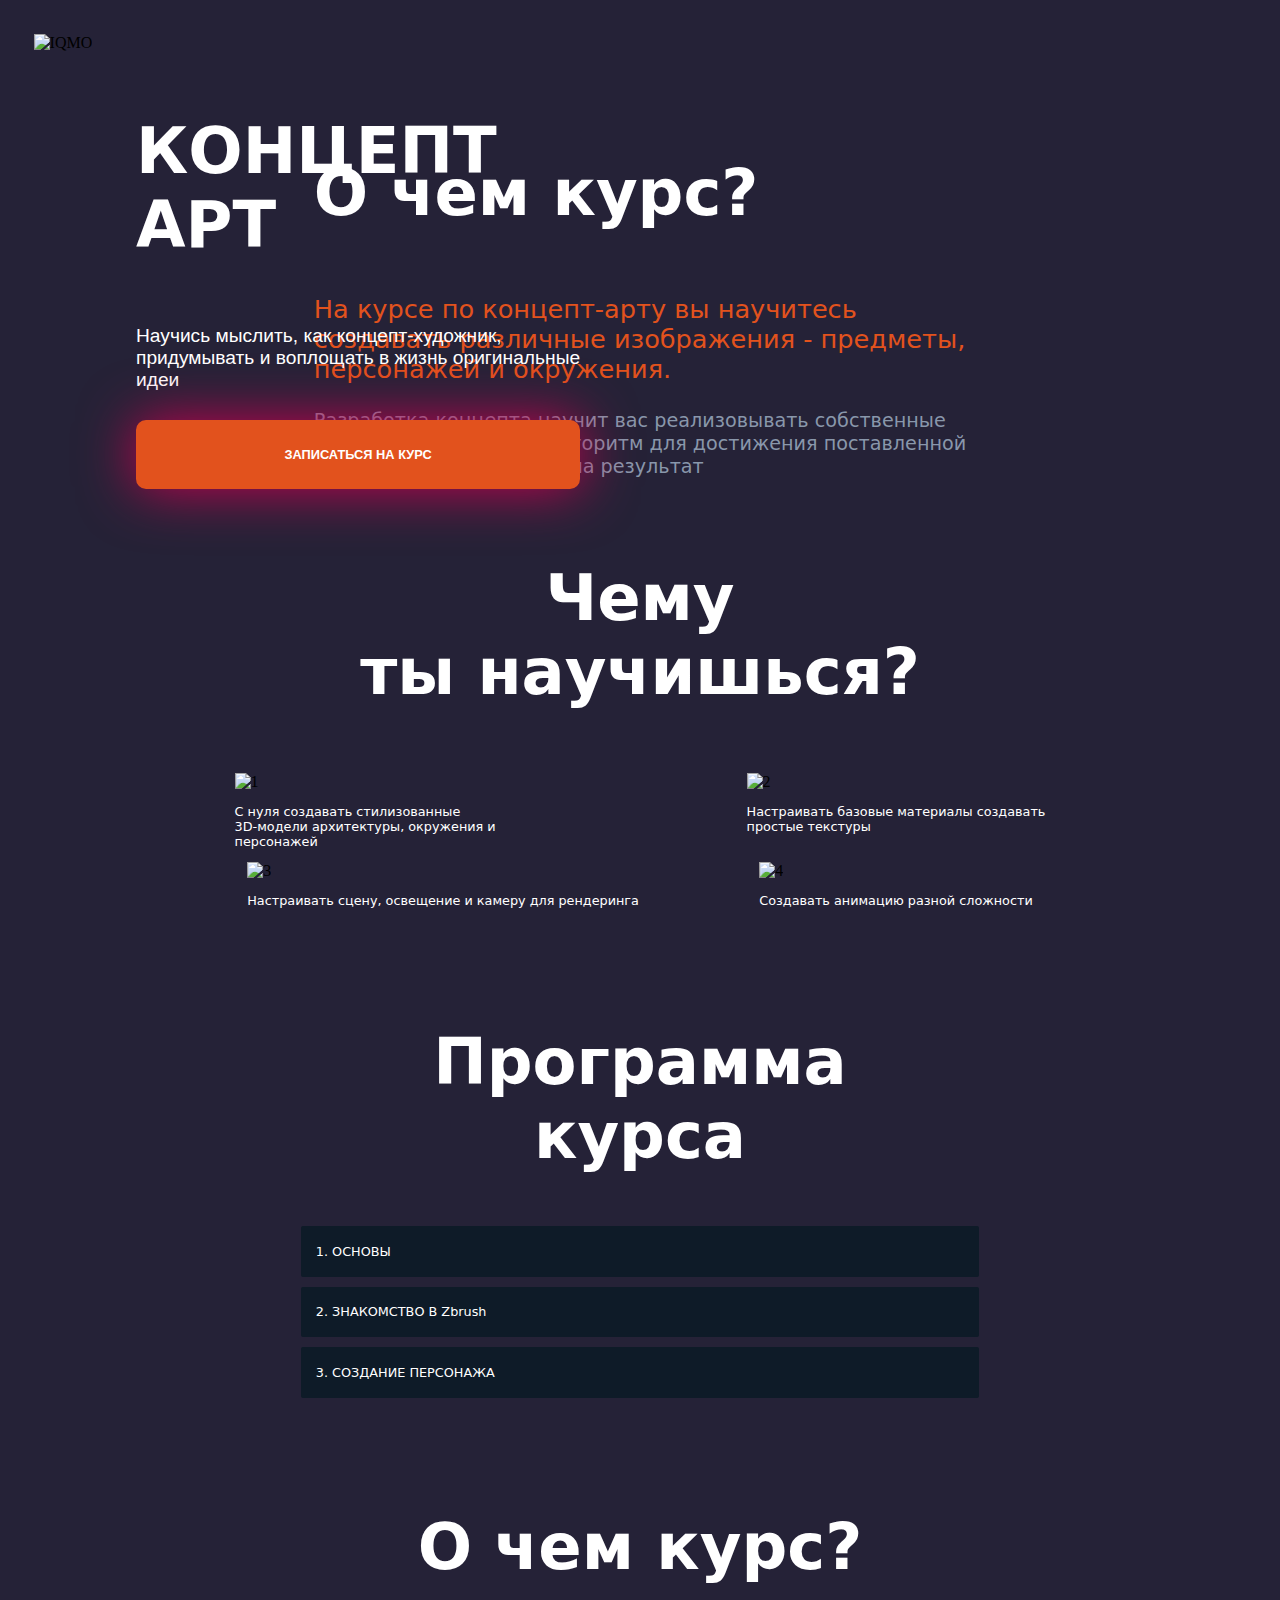
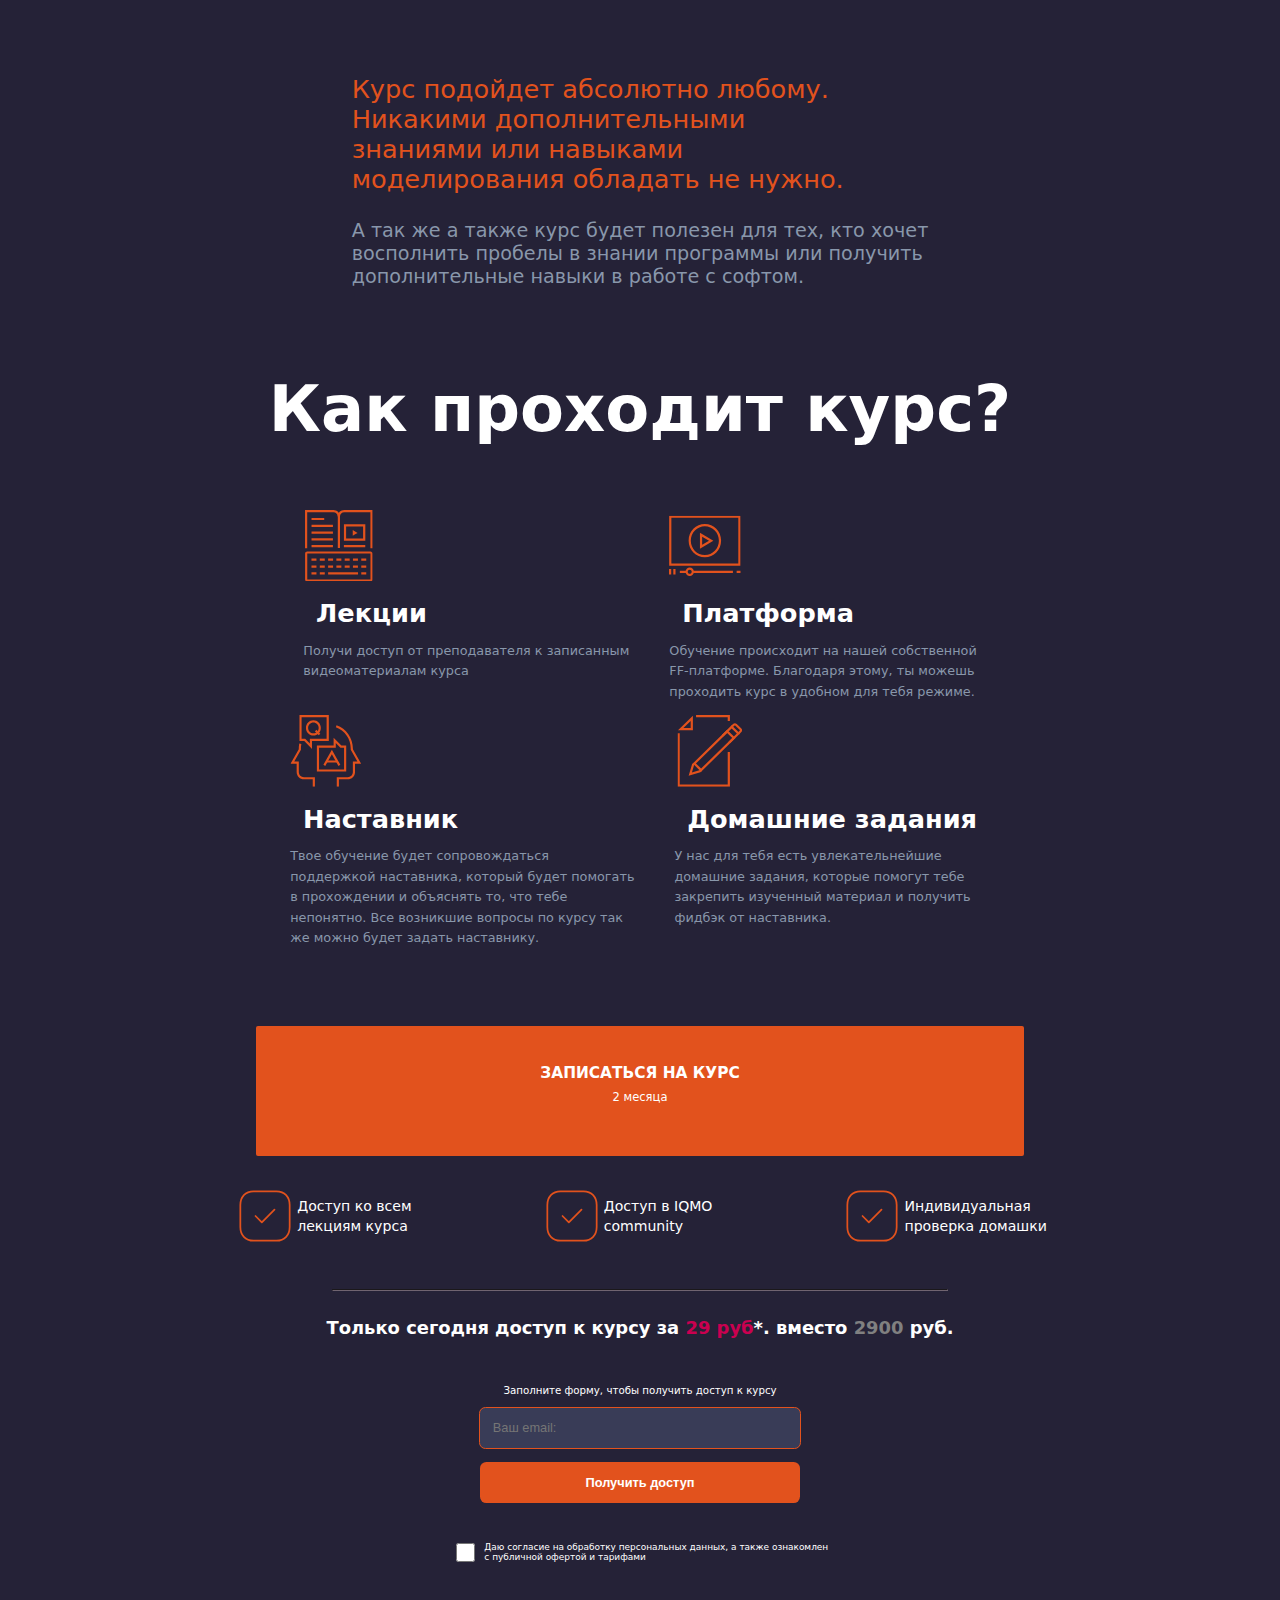
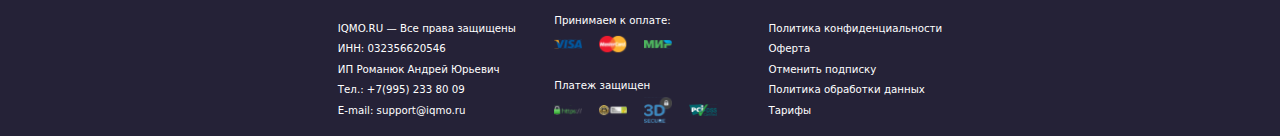
==== index.html @ ffe9ab7f "Update and rename сайтик с курсами.html to index.html" ====
<!DOCTYPE html>
<html lang="en">

<head>
    <meta charset="UTF-8">
    <meta name="viewport" content="width=device-width, initial-scale=1.0">
    <link rel="stylesheet" href="стиль сайтика с курсами.css">
    <title>IQMO - учебный курс "Концепт Арт"</title>
    <link rel="preconnect" href="https://fonts.google.com">
    <link href="https://fonts.google.com/specimen/Palanquin">
    <link rel="stylesheet" href="адаптация сайтака с курсами.css">
</head>

<body>
    <header class="logo">
        <img src="https://vk.com/doc465135524_676394998?hash=zsQDC7ZCbggqT7j7bK4B8W7OXOIvf8n23OFiPnqllKT&dl=5FlZXVMPhdXMoCeMV6yk9rsZ2NfB4JmZ6iWc0v7gDVs" alt="IQMO">
    </header>
    <section class="group1">



        <div class="block_1">
        <h1>КОНЦЕПТ <br>
            АРТ
        </h1>

        <p class="text1">
             Научись мыслить, как концепт-художник,<br>
             придумывать и воплощать в жизнь оригинальные <br>
             идеи
        </p>
        
        <button><b class="text_b">ЗАПИСАТЬСЯ НА КУРС</b></button>
        </div>

        <div class="photo_1">
            <img src="img/1.jpg" alt="">
        </div>

    </section>

    <section class="group2">

        <div class="photo_2">
            <img src="img/2.png" alt="">
        </div>
        
        

        <div class="cont1">

            <h3>О чем курс?</h3>

            <p class="text3">На курсе по концепт-арту вы научитесь<br>
                 создавать различные изображения - предметы,<br>
                персонажей и окружения.</p>

            <p class="text4">Разработка концепта научит вас реализовывать собственные <br>
                задумки, выстраивать алгоритм для достижения поставленной<br>
                 цели и ориентироваться на результат</p>

        </div>

    </section>

    <section class="group3">
        <div class="cont2">

            <h3 class="h31">
                Чему<br>
                ты научишься?
            </h3>

            <div class="str1">
                <div class="num1">
                    <div class="sircle1"><img src="https://vk.com/doc465135524_676394992?hash=JbfNfNZ9FTdsB2IdAWm5dfgzHQt01bONrgS62BZGSNP&dl=L9u7kCT9uGzFANWI4r8gCuHPG1vEMxQJa2mO1BaUKLX" alt="1">
                    </div>
                    <p class="text5">С нуля создавать стилизованные<br> 3D-модели архитектуры, окружения и<br> персонажей</p>

                </div>

                <div class="num2">
                    <div class="sircle2"><img src="https://vk.com/doc465135524_676394993?hash=rPg5EaTsgjoDnTW4Linayu5OMZzr0yQ9ZdY4W6gJudT&dl=9WrXmEuVZ0gGfMe4uA65kxRLw7IZHy5wfOHZfviywv4" alt="2">
                    </div>
                    <p class="text6">Настраивать базовые материалы создавать<br> простые текстуры</p>

                </div>
            </div>
            <div class="str2">
                <div class="num3">
                    <div class="sircle3"> <img src="https://vk.com/doc465135524_676394994?hash=B2xgdwihhAB4AIUDURCXPw6DCRWzb9ZsZ8qKLz6duXX&dl=8i4puA4mmQJ3JITGxdJ3ktZnQlaUEZ9C6acseSJamcT" alt="3">
                    </div>
                    <p class="text7">Настраивать сцену, освещение и камеру для рендеринга</p>

                </div>

                <div class="num4">
                    <div class="sircle4"><img src="https://vk.com/doc465135524_676394996?hash=LvzUhV6IxPXEqP42OLutOqqrMyEINNp22i6oAcxmHFL&dl=6JMLEBCrFD95mpZ0uoVLXQGZIksPK8k3y7HoeRdSXyg" alt="4">
                    </div>
                    <p class="text8">Создавать анимацию разной сложности</p>
                </div>
            </div>

        </div>

    </section>

    <section class="group4">

        <div class="text_sps">
            <h2>
                Программа <br>
                курса
            </h2>
        </div>
        
        <div class="dropdown">
            <button onclick="myFunction()" class="dropbtn"><p>1. ОСНОВЫ</p></button>
            <div id="myDropdown" class="dropdown-content">
                <p>
                    Примитивы<br>
                    <br>
                    Основы лайна<br>
                    <br>
                    Композиция масс<br>
                    <br>
                    Построение<br>
                    <br>
                    Работа с референсами<br>
                    <br>
                    Pro. Лайн
                </p>
            </div>
          </div>

          <div class="dropdown">
            <button onclick="myFunction2()" class="dropbtn2"><p>2. ЗНАКОМСТВО В Zbrush</p></button>
            <div id="myDropdown2" class="dropdown-content2">
                <p>
                    Введение в интерфейс <br>
                    <br>
                    Основы моделирования<br>
                    <br>
                    Рисование деталей <br>
                    <br>
                    Работа с освещением<br>
                    <br>
                    Завершение экспорта<br>
                </p>
            </div>
          </div>

          <div class="dropdown">
            <button onclick="myFunction3()" class="dropbtn3"><p>3. СОЗДАНИЕ ПЕРСОНАЖА</p></button>
            <div id="myDropdown3" class="dropdown-content3">
                <p>
                    Концептуальный дизайн персонажа<br>
                    <br>
                    Моделирование персонажа<br>
                    <br>
                    Текстурирование и окраска<br>
                    <br>
                    Анимация и представление персонажа<br>
                </p>
            </div>
          </div>

    </section>

    <section class=" group5">
        
        <h3>О чем курс?</h3>


        <div class="selll">
        <div class="photo_3">
            <img src="img/3.jpg" alt="">
        </div>
        
        <div class="cont1">

            <p class="text3">
            Курс подойдет абсолютно любому.<br>
            Никакими дополнительными<br>
            знаниями или навыками<br>
            моделирования обладать не нужно.</p>

            <p class="text4">
                А так же а также курс будет полезен для тех, кто хочет <br>
                восполнить пробелы в знании программы или получить<br>
                 дополнительные навыки в работе с софтом.</p>
        </div>             
        </div>
       
    </section>


    <section class="group6">
        <h3>Как проходит курс?</h3>
        <div class="blk1">
            <div class="tool1">
                <svg width="67" height="71" viewBox="0 0 67 71" fill="none" xmlns="http://www.w3.org/2000/svg">
                    <g clip-path="url(#clip0_1_76)">
                    <path d="M2.16828 38.0123H0V0H28.1335C31.657 0 34.5299 2.84 34.5299 6.33538H32.3617C32.3617 4.04154 30.4644 2.18462 28.1335 2.18462H2.16828V38.0123Z" fill="#E2521D"/>
                    <path d="M66.9458 38.0123H64.7775V2.18462H38.8665C36.5356 2.18462 34.6384 4.04154 34.6384 6.33538V37.6846H32.4701V6.33538C32.4701 2.84 35.3431 0 38.8665 0H67V38.0123H66.9458Z" fill="#E2521D"/>
                    <path d="M19.0267 7.81009H6.45062V9.9947H19.0267V7.81009Z" fill="#E2521D"/>
                    <path d="M27.6456 14.637H6.45062V16.8216H27.6456V14.637Z" fill="#E2521D"/>
                    <path d="M27.6456 21.3548H6.45062V23.5394H27.6456V21.3548Z" fill="#E2521D"/>
                    <path d="M27.6456 28.0726H6.45062V30.2572H27.6456V28.0726Z" fill="#E2521D"/>
                    <path d="M27.6456 34.7899H6.45062V36.9745H27.6456V34.7899Z" fill="#E2521D"/>
                    <path d="M59.682 34.7899H38.487V36.9745H59.682V34.7899Z" fill="#E2521D"/>
                    <path d="M57.5138 16.3846V28.3454H40.7095V16.3846H57.5138ZM59.682 14.2H38.5413V30.53H59.7362V14.2H59.682Z" fill="#E2521D"/>
                    <path d="M64.8867 71.0002H2.16907C0.976514 71.0002 0.0549927 70.0171 0.0549927 68.8702V43.1463C0.0549927 41.9448 1.03072 41.0163 2.16907 41.0163H64.8325C66.0251 41.0163 66.9466 41.9994 66.9466 43.1463V68.8156C67.0008 70.0171 66.0251 71.0002 64.8867 71.0002ZM2.22328 68.8156H64.8325V43.2009H2.22328V68.8156Z" fill="#E2521D"/>
                    <path d="M11.3293 48.1163H6.39642V50.3009H11.3293V48.1163Z" fill="#E2521D"/>
                    <path d="M19.5688 48.1163H14.6359V50.3009H19.5688V48.1163Z" fill="#E2521D"/>
                    <path d="M27.8082 48.1163H22.8754V50.3009H27.8082V48.1163Z" fill="#E2521D"/>
                    <path d="M35.9935 48.1163H31.0607V50.3009H35.9935V48.1163Z" fill="#E2521D"/>
                    <path d="M44.233 48.1163H39.3002V50.3009H44.233V48.1163Z" fill="#E2521D"/>
                    <path d="M52.4183 48.1163H47.4854V50.3009H52.4183V48.1163Z" fill="#E2521D"/>
                    <path d="M60.6578 48.1163H55.7249V50.3009H60.6578V48.1163Z" fill="#E2521D"/>
                    <path d="M11.3293 54.9433H6.39642V57.1279H11.3293V54.9433Z" fill="#E2521D"/>
                    <path d="M19.5688 54.9433H14.6359V57.1279H19.5688V54.9433Z" fill="#E2521D"/>
                    <path d="M27.8082 54.9433H22.8754V57.1279H27.8082V54.9433Z" fill="#E2521D"/>
                    <path d="M35.9935 54.9433H31.0607V57.1279H35.9935V54.9433Z" fill="#E2521D"/>
                    <path d="M44.233 54.9433H39.3002V57.1279H44.233V54.9433Z" fill="#E2521D"/>
                    <path d="M52.4183 54.9433H47.4854V57.1279H52.4183V54.9433Z" fill="#E2521D"/>
                    <path d="M60.6578 54.9433H55.7249V57.1279H60.6578V54.9433Z" fill="#E2521D"/>
                    <path d="M11.3293 61.7154H6.39642V63.9H11.3293V61.7154Z" fill="#E2521D"/>
                    <path d="M19.5688 61.7154H14.6359V63.9H19.5688V61.7154Z" fill="#E2521D"/>
                    <path d="M52.5267 61.7154H22.8754V63.9H52.5267V61.7154Z" fill="#E2521D"/>
                    <path d="M60.6578 61.7154H55.7249V63.9H60.6578V61.7154Z" fill="#E2521D"/>
                    <path d="M47.2686 19.8798V22.6652V25.396L49.6537 24.0306L52.093 22.6652L49.6537 21.2998L47.2686 19.8798Z" fill="#E2521D"/>
                    </g>
                    <defs>
                    <clipPath id="clip0_1_76">
                    <rect width="67" height="71" fill="white"/>
                    </clipPath>
                    </defs>
                    </svg>

                    <h4>Лекции</h4>


                    <p>
                    Получи доступ от преподавателя к записанным<br>
                    видеоматериалам курса
                    </p>             
            </div>

            <div class="tool2">
                <svg width="70" height="59" viewBox="0 0 70 59" fill="none" xmlns="http://www.w3.org/2000/svg">
                    <g clip-path="url(#clip0_1_56)">
                    <path d="M69.8921 48.867H0.161911V0H69.8381V48.867H69.8921ZM2.32074 46.6879H67.6793V2.17913H2.32074V46.6879Z" fill="#E2521D"/>
                    <path d="M30.2236 32.2511V16.7247L43.3385 24.4607L30.2236 32.2511ZM32.3824 20.5382V28.4376L39.0748 24.4607L32.3824 20.5382Z" fill="#E2521D"/>
                    <path d="M16.7849 53.77H10.5783V55.9491H16.7849V53.77Z" fill="#E2521D"/>
                    <path d="M62.4441 53.77H23.5852V55.9491H62.4441V53.77Z" fill="#E2521D"/>
                    <path d="M70.054 53.77H66.0602V55.9491H70.054V53.77Z" fill="#E2521D"/>
                    <path d="M2.15883 52.2445H0V57.4744H2.15883V52.2445Z" fill="#E2521D"/>
                    <path d="M6.36855 52.2445H4.20972V57.4744H6.36855V52.2445Z" fill="#E2521D"/>
                    <path d="M20.239 58.9998C17.9722 58.9998 16.1372 57.1476 16.1372 54.805C16.1372 52.5169 17.9722 50.6102 20.239 50.6102C22.5058 50.6102 24.3408 52.4624 24.3408 54.805C24.3408 57.1476 22.5058 58.9998 20.239 58.9998ZM20.239 52.8438C19.1596 52.8438 18.2961 53.7154 18.2961 54.8595C18.2961 55.949 19.1596 56.8752 20.239 56.8752C21.3184 56.8752 22.182 56.0035 22.182 54.8595C22.182 53.7154 21.3184 52.8438 20.239 52.8438Z" fill="#E2521D"/>
                    <path d="M35.027 40.6407C26.2837 40.6407 19.1596 33.3951 19.1596 24.4607C19.1596 15.5262 26.2837 8.28061 35.027 8.28061C43.7702 8.28061 50.8944 15.5262 50.8944 24.4607C50.8944 33.3951 43.7702 40.6407 35.027 40.6407ZM35.027 10.4597C27.4711 10.4597 21.3184 16.7247 21.3184 24.4607C21.3184 32.1966 27.4711 38.4616 35.027 38.4616C42.5829 38.4616 48.7355 32.1421 48.7355 24.4607C48.7355 16.7247 42.5829 10.4597 35.027 10.4597Z" fill="#E2521D"/>
                    </g>
                    <defs>
                    <clipPath id="clip0_1_56">
                    <rect width="70" height="59" fill="white"/>
                    </clipPath>
                    </defs>
                    </svg>
                        
                    <h4>Платформа</h4>
                    <p>
                        Обучение происходит на нашей собственной<br>
                         FF-платформе. Благодаря этому, ты можешь<br>
                         проходить курс в удобном для тебя режиме.
                    </p>
            </div>
        </div>

        <div class="blk2">
            <div class="tool3">
                <svg width="70" height="71" viewBox="0 0 70 71" fill="none" xmlns="http://www.w3.org/2000/svg">
                    <g clip-path="url(#clip0_1_31)">
                    <path d="M24.1769 71.0001H22.0231V63.7585H13.3538C9.36923 63.7585 6.08462 60.4372 6.08462 56.4081V48.2953H0L8.18462 33.9211C8.18462 33.6489 8.18462 33.3766 8.18462 33.1588C8.18462 31.4709 8.34615 29.8375 8.66923 28.2041L10.7692 28.6397C10.4462 30.1097 10.3385 31.6343 10.3385 33.1588C10.3385 33.4855 10.3385 33.8122 10.3385 34.1389V34.4656L3.71538 46.1174H8.23846V56.4081C8.23846 59.2394 10.5 61.5806 13.3538 61.5806H24.1769V71.0001Z" fill="#E2521D"/>
                    <path d="M47.9769 71.0002H45.8231V61.5807H56.6462C59.4462 61.5807 61.7616 59.2394 61.7616 56.4081V46.1175H66.2846L59.6616 34.4657V34.139C59.6616 33.8123 59.6616 33.4856 59.6616 33.1589C59.6616 23.685 53.7385 15.2456 44.9077 12.1965L45.6077 10.1275C55.3 13.5032 61.8154 22.7594 61.8154 33.1589C61.8154 33.4312 61.8154 33.7034 61.8154 33.9212L70 48.2954H63.9154V56.4081C63.9154 60.4917 60.6846 63.7586 56.6462 63.7586H47.9769V71.0002Z" fill="#E2521D"/>
                    <path d="M21.3231 33.5943L13.677 25.7538H8.88464V0H37.9616V25.7538H21.3231V33.5943ZM10.9846 23.5759H14.5385L19.1693 28.2584V23.5759H35.7539V2.17791H10.9846V23.5759Z" fill="#E2521D"/>
                    <path d="M22.6693 20.3089C18.577 20.3089 15.2924 16.9332 15.2924 12.7951C15.2924 8.65711 18.6308 5.28134 22.6693 5.28134C26.7616 5.28134 30.0462 8.65711 30.0462 12.7951C30.0462 16.9332 26.7077 20.3089 22.6693 20.3089ZM22.6693 7.45926C19.7616 7.45926 17.4462 9.85496 17.4462 12.7951C17.4462 15.7353 19.8154 18.131 22.6693 18.131C25.577 18.131 27.8924 15.7353 27.8924 12.7951C27.8924 9.85496 25.5231 7.45926 22.6693 7.45926Z" fill="#E2521D"/>
                    <path d="M25.6958 14.7027L24.1691 16.239L28.0054 20.1369L29.5321 18.6006L25.6958 14.7027Z" fill="#E2521D"/>
                    <path d="M55.1923 56.0814H26.1154V30.2731H42.7V22.4871L50.4 30.2731H55.1923V56.0814ZM28.2692 53.9035H53.0384V32.451H49.4846L44.8538 27.7685V32.451H28.2692V53.9035Z" fill="#E2521D"/>
                    <path d="M34.4077 50.419L32.5769 49.33L40.9769 34.5202L49.3769 49.33L47.4923 50.419L40.9769 38.876L34.4077 50.419Z" fill="#E2521D"/>
                    <path d="M46.1461 44.9741H35.8077V47.152H46.1461V44.9741Z" fill="#E2521D"/>
                    </g>
                    <defs>
                    <clipPath id="clip0_1_31">
                    <rect width="70" height="71" fill="white"/>
                    </clipPath>
                    </defs>
                    </svg>

                <h4>Наставник</h4>
                
                <p>
                    Твое обучение будет сопровождаться<br> 
                    поддержкой наставника, который будет помогать<br>
                    в прохождении и объяснять то, что тебе<br>
                    непонятно. Все возникшие вопросы по курсу так<br>
                    же можно будет задать наставнику.
                </p>
            </div>

            <div class="tool4">
                <svg width="64" height="71" viewBox="0 0 64 71" fill="none" xmlns="http://www.w3.org/2000/svg">
                    <g clip-path="url(#clip0_1_145)">
                    <path d="M11.0043 60.1865L14.4534 48.6627L15.8221 47.3519L17.355 48.8811L16.3695 49.8642L14.2344 56.9642L21.5706 54.8342L22.5013 53.9057L24.089 55.435L22.6655 56.8004L11.0043 60.1865Z" fill="#E2521D"/>
                    <path d="M23.3225 56.1449L15.1104 48.0618L49.1086 14.6918L57.3755 22.7749L23.3225 56.1449ZM18.231 48.0618L23.3772 53.0864L54.2549 22.7749L49.1086 17.7503L18.231 48.0618Z" fill="#E2521D"/>
                    <path d="M52.065 28.0178L50.5321 26.4339L58.7442 18.3509L53.5979 13.3263L45.331 21.4093L43.7981 19.8801L53.5979 10.2678L61.8648 18.3509L52.065 28.0178Z" fill="#E2521D"/>
                    <path d="M60.9341 19.334L59.4012 17.7502L61.7006 15.4563C61.8101 15.3471 61.8101 15.2379 61.8101 15.1833C61.8101 15.1286 61.8101 15.0194 61.7006 14.9102L57.1018 10.4317C56.9376 10.2679 56.6638 10.2679 56.4996 10.4317L54.2002 12.7256L52.6672 11.1417L54.9666 8.84787C55.9521 7.8648 57.5945 7.8648 58.6347 8.84787L63.2335 13.3263C63.7263 13.8179 64 14.4733 64 15.1286C64 15.784 63.7263 16.4394 63.2335 16.931L60.9341 19.334Z" fill="#E2521D"/>
                    <path d="M51.9008 71H0V18.0231H2.18991V32.8238V68.8154H49.7109V36.7561H51.9008V71Z" fill="#E2521D"/>
                    <path d="M51.9008 5.95308H49.7109V2.18462H18.3405V0H51.9008V5.95308Z" fill="#E2521D"/>
                    <path d="M15.2199 15.1832H0.437988L15.2199 0.710083V15.1832ZM5.80326 12.9985H13.0299V5.89855L5.80326 12.9985Z" fill="#E2521D"/>
                    </g>
                    <defs>
                    <clipPath id="clip0_1_145">
                    <rect width="64" height="71" fill="white"/>
                    </clipPath>
                    </defs>
                    </svg>

                    <h4>Домашние задания</h4>

                    <p>
                        У нас для тебя есть увлекательнейшие<br>
                        домашние задания, которые помогут тебе<br>
                        закрепить изученный материал и получить<br>
                        фидбэк от наставника.
                    </p>
            </div>
        </div>
    </section>

    <section class="group7">
        <a href="">
            <h4>ЗАПИСАТЬСЯ НА КУРС</h4><br>
            <span class="two_mouth">2 месяца</span> 
        </a>
    </section>

    <section class="group8">
        <div class="check">
            <div class="one">
                <svg width="55" height="55" viewBox="0 0 55 55" fill="none" xmlns="http://www.w3.org/2000/svg">
                    <path fill-rule="evenodd" clip-rule="evenodd" d="M37.4331 6.30249H17.5666C10.6435 6.30249 6.3031 11.2044 6.3031 18.1412V36.8596C6.3031 43.7964 10.6229 48.6983 17.5666 48.6983H37.4308C44.3769 48.6983 48.6989 43.7964 48.6989 36.8596V18.1412C48.6989 11.2044 44.3769 6.30249 37.4331 6.30249Z" stroke="#E2521D" stroke-width="1.5" stroke-linecap="round" stroke-linejoin="round"/>
                    <path d="M19.3415 27.5004L24.7819 32.9385L35.6582 22.0623" stroke="#E2521D" stroke-width="1.5" stroke-linecap="round" stroke-linejoin="round"/>
                    </svg>
                    
                <p>
                    Доступ ко всем <br>
                    лекциям курса
                </p>
            </div>

            <div class="one">
                <svg width="55" height="55" viewBox="0 0 55 55" fill="none" xmlns="http://www.w3.org/2000/svg">
                    <path fill-rule="evenodd" clip-rule="evenodd" d="M37.4331 6.30249H17.5666C10.6435 6.30249 6.3031 11.2044 6.3031 18.1412V36.8596C6.3031 43.7964 10.6229 48.6983 17.5666 48.6983H37.4308C44.3769 48.6983 48.6989 43.7964 48.6989 36.8596V18.1412C48.6989 11.2044 44.3769 6.30249 37.4331 6.30249Z" stroke="#E2521D" stroke-width="1.5" stroke-linecap="round" stroke-linejoin="round"/>
                    <path d="M19.3415 27.5004L24.7819 32.9385L35.6582 22.0623" stroke="#E2521D" stroke-width="1.5" stroke-linecap="round" stroke-linejoin="round"/>
                    </svg>
                    
                <p>
                    Доступ в IQMO <br>
                    community
                </p>
            </div>

            <div class="one">
                <svg width="55" height="55" viewBox="0 0 55 55" fill="none" xmlns="http://www.w3.org/2000/svg">
                    <path fill-rule="evenodd" clip-rule="evenodd" d="M37.4331 6.30249H17.5667C10.6435 6.30249 6.30312 11.2044 6.30312 18.1412V36.8596C6.30312 43.7964 10.6229 48.6983 17.5667 48.6983H37.4308C44.3769 48.6983 48.699 43.7964 48.699 36.8596V18.1412C48.699 11.2044 44.3769 6.30249 37.4331 6.30249Z" stroke="#E2521D" stroke-width="1.5" stroke-linecap="round" stroke-linejoin="round"/>
                    <path d="M19.3415 27.5004L24.7819 32.9385L35.6582 22.0623" stroke="#E2521D" stroke-width="1.5" stroke-linecap="round" stroke-linejoin="round"/>
                    </svg>
                
                <p>
                    Индивидуальная <br>
                    проверка домашки
                </p>
            </div>
        </div>

        <hr class="line">
    </section>

    <footer>

        <h3>Только сегодня доступ к курсу за <span class="pink">29 руб</span>*. вместо <span class="grey">2900 </span>руб.</h3>
            <br>
        <p class="zap">Заполните форму, чтобы получить доступ к курсу</p>

        <form>
            <input type="email" class="email_" placeholder="Ваш email:">
            <input type="submit" class="otpravit" value="Получить доступ" >
                <br>
            <div class="soglasie">
                <input type="checkbox" class="cheket"> 
                <p>Даю согласие на обработку персональных данных, а также ознакомлен <br>
                    с публичной офертой и тарифами</p>
            </div>
        </form>

        <div class="end">
            <div class="inffff">
                <p>
                    IQMO.RU — Все права защищены<br>
                    ИНН: 032356620546<br>
                    ИП Романюк Андрей Юрьевич<br>
                    Тел.: +7(995) 233 80 09<br>
                    E-mail: support@iqmo.ru
                </p>
            </div>

            <div class="vooll">
                <p>Принимаем к оплате:</p> 
                
                <svg width="48" height="15" viewBox="0 0 48 15" fill="none" xmlns="http://www.w3.org/2000/svg" xmlns:xlink="http://www.w3.org/1999/xlink">
                    <rect width="48" height="14.8966" fill="url(#pattern0_1_288)"/>
                    <defs>
                    <pattern id="pattern0_1_288" patternContentUnits="objectBoundingBox" width="1" height="1">
                    <use xlink:href="#image0_1_288" transform="scale(0.0172414 0.0555556)"/>
                    </pattern>
                    <image id="image0_1_288" width="58" height="18" xlink:href="[data-uri]"/>
                    </defs>
                    </svg>

                    <svg width="31" height="18" viewBox="0 0 31 18" fill="none" xmlns="http://www.w3.org/2000/svg" xmlns:xlink="http://www.w3.org/1999/xlink">
                        <rect width="31" height="18" fill="url(#pattern0_1_289)"/>
                        <defs>
                        <pattern id="pattern0_1_289" patternContentUnits="objectBoundingBox" width="1" height="1">
                        <use xlink:href="#image0_1_289" transform="scale(0.0322581 0.0555556)"/>
                        </pattern>
                        <image id="image0_1_289" width="31" height="18" xlink:href="[data-uri]"/>
                        </defs>
                        </svg>

                        <svg width="63" height="18" viewBox="0 0 63 18" fill="none" xmlns="http://www.w3.org/2000/svg" xmlns:xlink="http://www.w3.org/1999/xlink">
                            <rect width="63" height="18" fill="url(#pattern0_1_290)"/>
                            <defs>
                            <pattern id="pattern0_1_290" patternContentUnits="objectBoundingBox" width="1" height="1">
                            <use xlink:href="#image0_1_290" transform="scale(0.015873 0.0555556)"/>
                            </pattern>
                            <image id="image0_1_290" width="63" height="18" xlink:href="[data-uri]"/>
                            </defs>
                            </svg>
                        <p>Платеж защищен</p> 
                        <svg width="76" height="24" viewBox="0 0 76 24" fill="none" xmlns="http://www.w3.org/2000/svg" xmlns:xlink="http://www.w3.org/1999/xlink">
                            <rect width="76" height="24" fill="url(#pattern0_1_291)"/>
                            <defs>
                            <pattern id="pattern0_1_291" patternContentUnits="objectBoundingBox" width="1" height="1">
                            <use xlink:href="#image0_1_291" transform="scale(0.0131579 0.0416667)"/>
                            </pattern>
                            <image id="image0_1_291" width="76" height="24" xlink:href="[data-uri]"/>
                            </defs>
                            </svg>
                            <svg width="67" height="24" viewBox="0 0 67 24" fill="none" xmlns="http://www.w3.org/2000/svg" xmlns:xlink="http://www.w3.org/1999/xlink">
                                <rect width="67" height="24" fill="url(#pattern0_1_292)"/>
                                <defs>
                                <pattern id="pattern0_1_292" patternContentUnits="objectBoundingBox" width="1" height="1">
                                <use xlink:href="#image0_1_292" transform="scale(0.0149254 0.0416667)"/>
                                </pattern>
                                <image id="image0_1_292" width="67" height="24" xlink:href="[data-uri]"/>
                                </defs>
                                </svg>
                                <svg width="39" height="36" viewBox="0 0 39 36" fill="none" xmlns="http://www.w3.org/2000/svg" xmlns:xlink="http://www.w3.org/1999/xlink">
                                    <rect width="39" height="36" fill="url(#pattern0_1_293)"/>
                                    <defs>
                                    <pattern id="pattern0_1_293" patternContentUnits="objectBoundingBox" width="1" height="1">
                                    <use xlink:href="#image0_1_293" transform="scale(0.025641 0.0277778)"/>
                                    </pattern>
                                    <image id="image0_1_293" width="39" height="36" xlink:href="[data-uri]"/>
                                    </defs>
                                    </svg>
                                    <svg width="58" height="24" viewBox="0 0 58 24" fill="none" xmlns="http://www.w3.org/2000/svg" xmlns:xlink="http://www.w3.org/1999/xlink">
                                        <rect width="58" height="24" fill="url(#pattern0_1_294)"/>
                                        <defs>
                                        <pattern id="pattern0_1_294" patternContentUnits="objectBoundingBox" width="1" height="1">
                                        <use xlink:href="#image0_1_294" transform="scale(0.0172414 0.0416667)"/>
                                        </pattern>
                                        <image id="image0_1_294" width="58" height="24" xlink:href="[data-uri]"/>
                                        </defs>
                                        </svg>                                                  
            </div>

            <div class="gpou">
                <p>
                    Политика конфиденциальности<br>
                    Оферта<br>
                    Отменить подписку<br>
                    Политика обработки данных<br>
                    Тарифы
                </p>
            </div>
        </div>
    </footer>





    <script>
        function myFunction() {
            document.getElementById("myDropdown").classList.toggle("show");
            }

            window.onclick = function(event) {
                if (!event.target.matches('.dropbtn')) {
                    var dropdowns = document.getElementsByClassName("dropdown-content");
                        var i;
                for (i = 0; i < dropdowns.length; i++) {
                    var openDropdown = dropdowns[i];
                if (openDropdown.classList.contains('show')) {
                    openDropdown.classList.remove('show');
                }
            }
        }
    }
    </script>
    <script>
        function myFunction2() {
            document.getElementById("myDropdown2").classList.toggle("show2");
            }

            window.onclick = function(event) {
                if (!event.target.matches('.dropbtn2')) {

                var dropdowns = document.getElementsByClassName("dropdown-content2");
                var i;
                    for (i = 0; i < dropdowns.length; i++) {
                        var openDropdown = dropdowns[i];
                    if (openDropdown.classList.contains('show')) {
                        openDropdown.classList.remove('show');
                    }
                }
            }
        }
    </script>
    <script>
        function myFunction3() {
            document.getElementById("myDropdown3").classList.toggle("show3");
            }

            window.onclick = function(event) {
                if (!event.target.matches('.dropbtn3')) {

                var dropdowns = document.getElementsByClassName("dropdown-content3");
                var i;
                    for (i = 0; i < dropdowns.length; i++) {
                        var openDropdown = dropdowns[i];
                    if (openDropdown.classList.contains('show')) {
                        openDropdown.classList.remove('show');
                    }
                }
            }
        }
    </script> 
</body>

</html>
---- стиль сайтика с курсами.css ----
header img{
    margin: 2vw 0 0 2vw;
    width: 9vw;
    padding-bottom: 20px;
}

body {

    background-color: #252237;
    background-image: url("https://psv4.userapi.com/c909328/u465135524/docs/d44/3848ee9256ab/vallie.jpg?extra=vQqZb9EhtK2DwUMNL4foSIU3l3Rat00pClotdg903ac7b6Tx4FclfM7ITj5gVH3STtj-yfSJC_ApgyrM7LMRPvW3m6GRBPB4Cx_t61_mKEkoFSF8F6aiFh6jhuC20C8PkV62lpGWiDBvM1gPlskYZmYiTw");
    background-repeat: no-repeat;
    background-size: 100%;
}

.group1 {
    display: flex;
}

.photo_1{
    width: 100%;
    display: flex;
    justify-content: center;
    align-items: center;
}

.block_1{
    display: flex;
    flex-direction: column;
    margin-left: 10%;
    position: absolute;
}

.photo_1 img{
    width: 100%;
    max-width: 2044px;
}

h1 {
    font-family: "Palanquin", system-ui;
    color: #FFFFFF;    
    font-size: 5vw;
}

.text1 {
    color: #FFFFFF;
    font-family: Calibri, sans-serif;
    font-size: 1.5vw;
    font-weight: 400px;

}

.text_b{
    font-size: 1vw;

}

.block_1 button{
    margin-top: 10px;
    border-radius: 10px;      
    text-align: center;
    border-width: o;
    border-style: solid;
    border-color: #E2521D;
    background-color: #E2521D;
    box-shadow: 0px 0px 55px 0px #CA0050;     
    transition: transform 0.3s ease;    
    color: white;    
    padding: 25px;
}

.block_1 button:hover {
    background-color: #ff4400;
    box-shadow: 0px 0px 55px 2px #ca0f5a;
    transform: scale(1.1);
}

.group2 {
    display: flex;
    justify-content: center;
    align-items: center;
    margin-top: 20px;
    flex-direction: row;
}

.photo_2 img{
    width: 100%;
    max-width: 30vw;
}

h3 {
    font-family: "Palanquin", system-ui;
    color: #FFFFFF;
    font-weight: 700px;
    font-size: 5vw;

}

.text3 {
    font-family: "Palanquin", system-ui;
    color: #E2521D;
    font-weight: 400px;
    font-size: 2vw;
}

.text4 {
    font-family: "Palanquin", system-ui;
    color: #8997AB;
    font-weight: 400;
    font-size: 1.5vw;

}

.h31 {
    font-family: "Palanquin", system-ui;
    color: #FFFFFF;
    font-weight: 700px;
    font-size: 5vw;
    text-align: center;
}

.cont2{
    display: flex;
    flex-direction: column;
    align-items: center;
    justify-content: center;
}

.sircle1 {
    transition: transform 0.3s ease;
}

.sircle1 img{
    width: 100%;
    max-width: 6vw;
}

.sircle1:hover {
    filter: drop-shadow(0px 0px 5px #E2521D ); 
    transform: scale(1.1);
}

.sircle2 img{
    width: 100%;
    max-width: 6vw;
}

.sircle2 {
    transition: transform 0.3s ease;
}

.sircle2:hover {
    filter: drop-shadow(0px 0px 5px #E2521D ); 
    transform: scale(1.1);
}

.text6 {
    font-family: "Palanquin", system-ui;
    color: #FFFFFF;
    font-size: 1vw;
}

.str1 {
    display: flex;
    justify-content: space-around;
    align-items: stretch;
}

.num1 {
    display: flex;
    flex-direction: column;
    width: 40vw;
}

.num2 {
    display: inline-block;
}

.sircle3 {
    transition: transform 0.3s ease;
}

.sircle3 img{
    width: 100%;
    max-width: 6vw;
}

.sircle3:hover {
    filter: drop-shadow(0px 0px 5px #E2521D ); 
    transform: scale(1.1);
}

.text7 {
    font-family: "Palanquin", system-ui;
    color: #FFFFFF;
    font-size: 1vw;

}

.sircle4 {
    transition: transform 0.3s ease;
}

.sircle4:hover {
    filter: drop-shadow(0px 0px 5px #E2521D ); 
    transform: scale(1.1);
}

.sircle4 img{
    width: 100%;
    max-width: 6vw;
}

.text5 {
    font-family: "Palanquin", system-ui;
    color: #FFFFFF;
    font-size: 1vw;
}

.text6 {
    font-family: "Palanquin", system-ui;
    color: #FFFFFF;
    font-size: 1vw;
}

.str1 {
    display: flex;
}

.text7 {
    font-family: "Palanquin", system-ui;
    color: #FFFFFF;
    font-size: 1vw;

}

.text8 {
    font-family: "Palanquin", system-ui;
    color: #FFFFFF;
    font-size: 1vw;
}

.str2 {
    display: flex;
    justify-content: space-around;
    align-items: stretch;
}

.num3{
    width: 40vw;
}

.group3 {
    display: flex;
    justify-content: center;
}

.group4 {
    margin-top: 4vw;
    display: flex;
    justify-content: center;
    flex-direction: column;
    align-items: center;
}

.h32 {
    font-family: "Palanquin", system-ui;
    color: #FFFFFF;
    font-weight: 700px;
    font-size: 50px;
}


/* Списки */



.dropbtn {  
    background: #0E1B28;
    color: white;
    border: none;
    cursor: pointer;
    position: relative;
  }

  .dropbtn p{
    padding-left: 10px;
  }
  .dropbtn2 p{
    padding-left: 10px;
  }
  .dropbtn3 p{
    padding-left: 10px;
  }

  .dropdown button{
    font-family: "Palanquin", system-ui;
    min-width: 53vw;
    font-size: 1vw;
    text-align: start;
    padding: 5px;
    border-radius: 2px;
  }

  .dropbtn:hover, .dropbtn:focus {
    background: #E2521D;
    box-shadow: 0 0 20px #ff4400;
  }
  
  .dropdown {
    position: relative;
    display: inline-block;
    margin-bottom: 10px;
  }
  
  .dropdown-content {
    display: none;
    position: relative;
  }
  
  .dropdown-content p {
    font-family: "Palanquin", system-ui;
    color: #8997AB;
    text-decoration: none;
    display: block;
    position: relative;
    padding-left: 3vw;
    font-size: 1vw;
  }
  
  .dropdown-content a:hover {background-color: #ddd}
  
  .show {display:block;}


  .dropbtn2 {  
    background: #0E1B28;
    color: white;
    border: none;
    cursor: pointer;
    position: relative;

  }

  .dropdown2 button{
    font-family: "Palanquin", system-ui;
    width: 39vw;
    min-width: 20vw;
    font-size: 1vw;
    text-align: start;
    padding: 5px;
  }

  .dropbtn2:hover, .dropbtn2:focus {
    background: #E2521D;
    box-shadow: 0 0 20px #ff4400;
  }
  
  .dropdown2 {
    position: relative;
    display: inline-block;
    margin-bottom: 10px;
  }
  
  .dropdown-content2 {
    display: none;
    position: relative;
  }
  
  .dropdown-content2 p {
    font-family: "Palanquin", system-ui;
    color: #8997AB;
    text-decoration: none;
    display: block;
    position: relative;
    padding-left: 3vw;
    font-size: 1vw;
  }
  
  .dropdown-content2 a:hover {background-color: #ddd}
  .show2 {display:block;}

  .dropbtn3 {  
    background: #0E1B28;
    color: white;
    border: none;
    cursor: pointer;
    position: relative;

  }

  .dropdown3 button{
    font-family: "Palanquin", system-ui;
    width: 39vw;
    min-width: 20vw;
    font-size: 1vw;
    text-align: start;
    padding: 5px;
  }

  .dropbtn3:hover, .dropbtn3:focus {
    background: #E2521D;
    box-shadow: 0 0 20px #ff4400;
  }
  
  .dropdown3 {
    position: relative;
    display: inline-block;
    margin-bottom: 10px;
  }
  
  .dropdown-content3 {
    display: none;
    position: relative;
  }
  
  .dropdown-content3 p {
    font-family: "Palanquin", system-ui;
    color: #8997AB;
    text-decoration: none;
    display: block;
    position: relative;
    padding-left: 3vw;
    font-size: 1vw;
  }
  
  .dropdown-content3 a:hover {background-color: #ddd}
  .show3 {display:block;}


.text_sps h2{
    font-family: "Palanquin", system-ui;
    color: white;
    font-size: 5vw;
    text-align: center;
}

.group5{
    display: flex;
    justify-content: center;
    align-items: center;
    flex-direction: column;
    margin-top: 3vw;
}

.photo_3 img {
    width: 50vw;
}

.selll{
    display: flex;
    align-items: center;
    justify-content: space-between;
}

.group6{
    display: flex;
    justify-content: center;
    align-items: center;
    flex-direction: column;
}

.blk1{
    display: flex;
    gap: 40px;
}

.blk1 h4{
    font-family: "Palanquin", system-ui;
    color: white;
    font-size: 2vw;
    margin: 1vw;
}

.blk1 p{
    color: #8997AB;
    font-family: "Palanquin", system-ui;
    line-height: 1.6vw;
    font-size: 1vw;
}

.blk1 svg{
    width: 5.6vw;
    height: 5.6vw;
}

.blk2{
    display: flex;
    gap: 40px;
}

.blk2 h4{
    font-family: "Palanquin", system-ui;
    color: white;
    font-size: 2vw;
    margin: 1vw;
}

.blk2 p{
    color: #8997AB;
    font-family: "Palanquin", system-ui;
    line-height: 1.6vw;
    font-size: 1vw;
}

.blk2 svg{
    width: 5.6vw;
    height: 5.6vw;
}

.group7{
    margin-top: 5vw;
    display: flex;
    justify-content: center;
    align-items: center;
}


.group7 a{
    background-color: #E2521D;
    color: white;
    text-align: center;
    width: 60vw;
    padding: 3vw 0 3vw 0;
    font-size: 1.2vw;
    text-decoration: none;
    font-family: "Palanquin", system-ui;
    border-radius: 2px;
}

.group7 a:hover{
    box-shadow: 0 0 20px #ff4400;
}

.group7 h4{
    top: 2vw;
    margin: 0;
}

.two_mouth{
    font-size: 0.9vw;
    margin: 0;
    position: relative;
    top: -1vw;
}

.group8{
    display: flex;
    justify-content: center;
    align-items: center;
    margin-top: 2vw;
    flex-direction: column;
}

.check{
    display: flex;
    gap: 10vw;
}

.group8 svg{
    width: 5vw;
    height: 5vw;
}

.one{
    display: flex;
    justify-content: center;
    align-items: center;
}

.one p{
    font-size: 1.1vw;
    font-family: "Palanquin", system-ui;
    color: white;
    line-height: 1.6vw;
}

.line{
    border-color: #706470;
    width: 48vw;
    margin-top: 3vw;
}

footer{
    display: flex;
    justify-content: center;
    align-items: center;
    flex-direction: column;
}

footer h3{
    font-size: 1.4vw;
}

.pink{
    color: #CA0050;
}

.grey{
    color: gray;
}

footer p{
    color: white;
    font-family: "Palanquin", system-ui;
}

footer form{
    display: flex;
    justify-content: center;
    align-items: center;
    flex-direction: column;
}

.soglasie{
    display: flex;
    justify-content: center;
    align-items: center;
}

.email_{
    border: 0.05vw solid #E2521D;
    width: 23vw;
    background-color: #393C57;
    border-radius: 0.5vw;
    font-size: 1vw;
    padding: 1vw;
}

.otpravit{
    margin: 1vw;
    border: none;
    width: 25vw;
    background-color: #E2521D;
    border-radius: 0.5vw;
    font-size: 1vw;
    padding: 1vw;
    font-weight: bold;
    font-family: Arial, Helvetica, sans-serif;
    color: white;
}

.zap{
    font-size: 0.8vw;
}

.soglasie p{
    margin-left: 0.5vw;
    font-size: 0.7vw;
}

input.cheket{
    width: 1.5vw;
    height: 1.5vw;
}

.end{
    display: flex;
    justify-content: space-between;
    gap: 3vw;
    align-items: center;
    margin-top: 2vw;
}

.end p{
    padding-top: 1vw;
    margin: 0;
    line-height: 1.6vw;
    font-size: 0.8vw;
}

.end svg{
    margin-right: 1vw;
    width: 2.2vw;
    height: 2.2vw;
}
---- адаптация сайтака с курсами.css ----
@media (max-width:560px){
    .block_1 button{
        padding: 0px;
    }
}
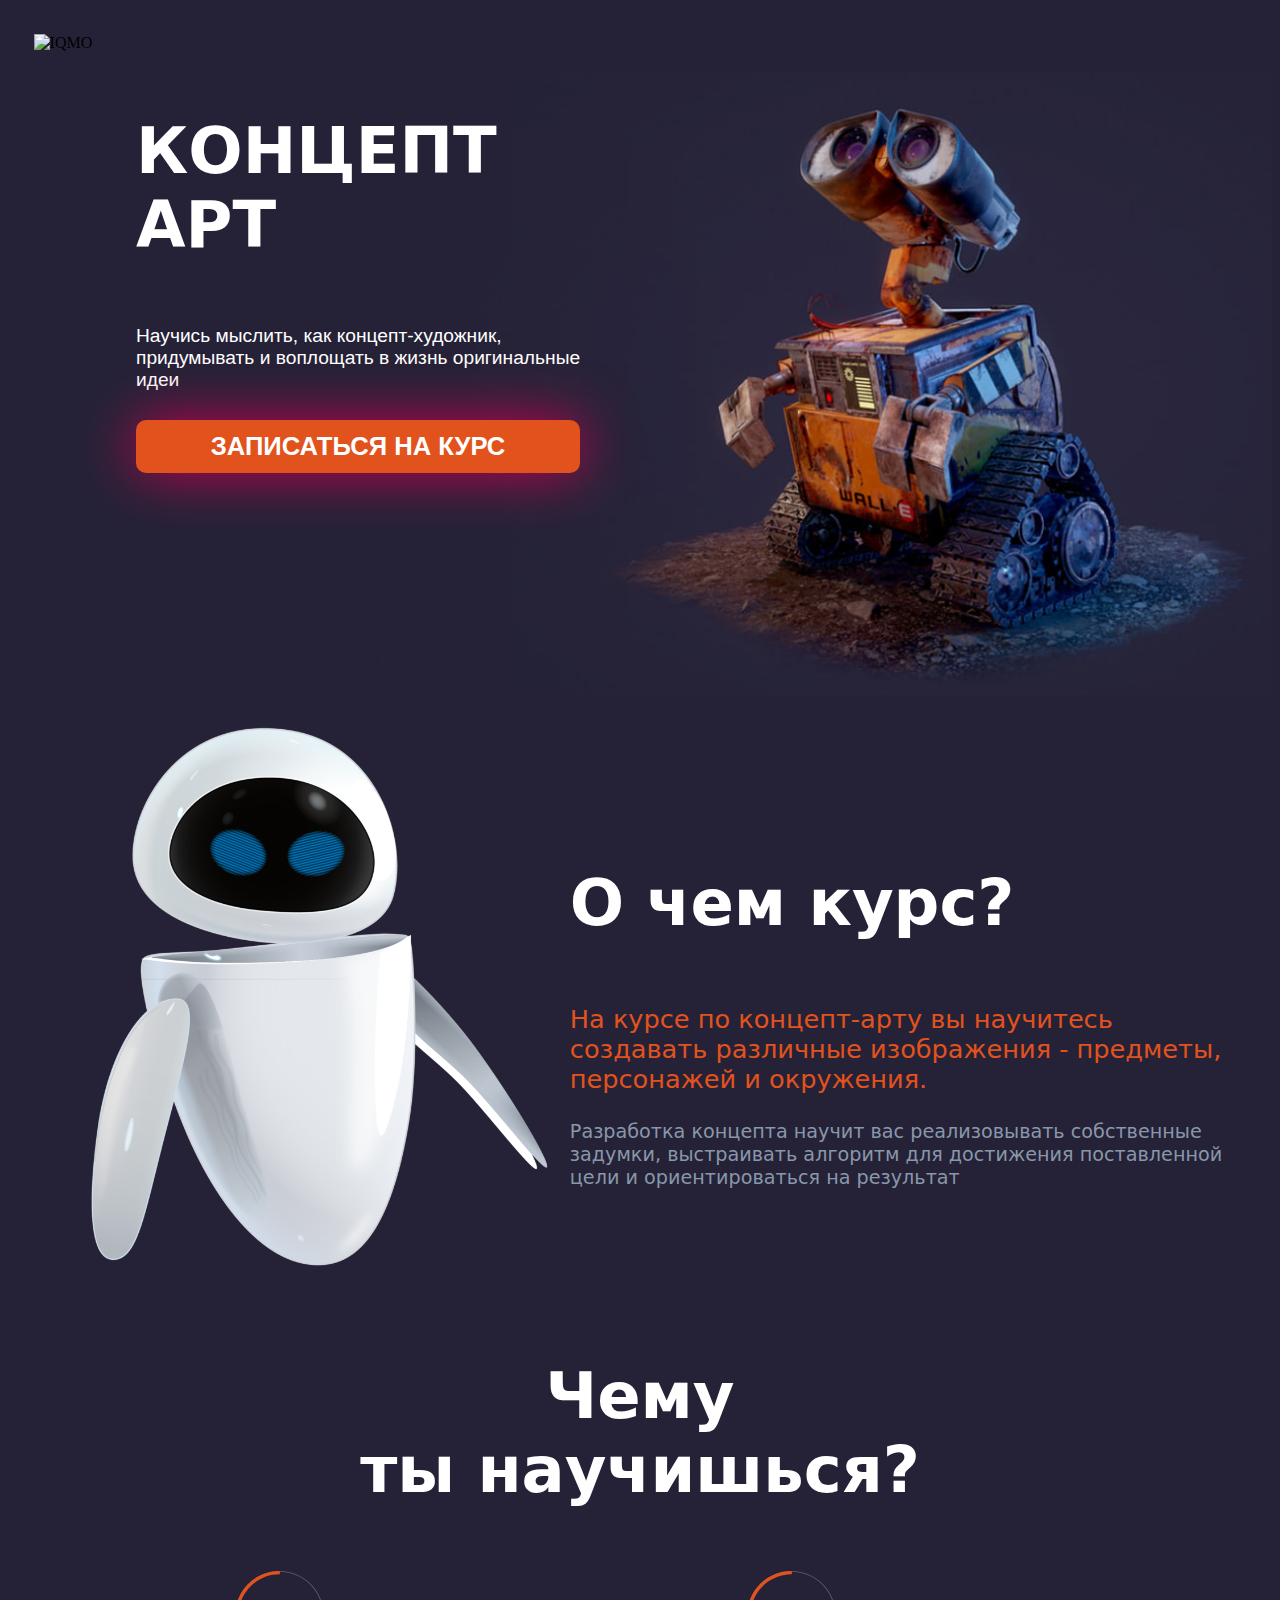
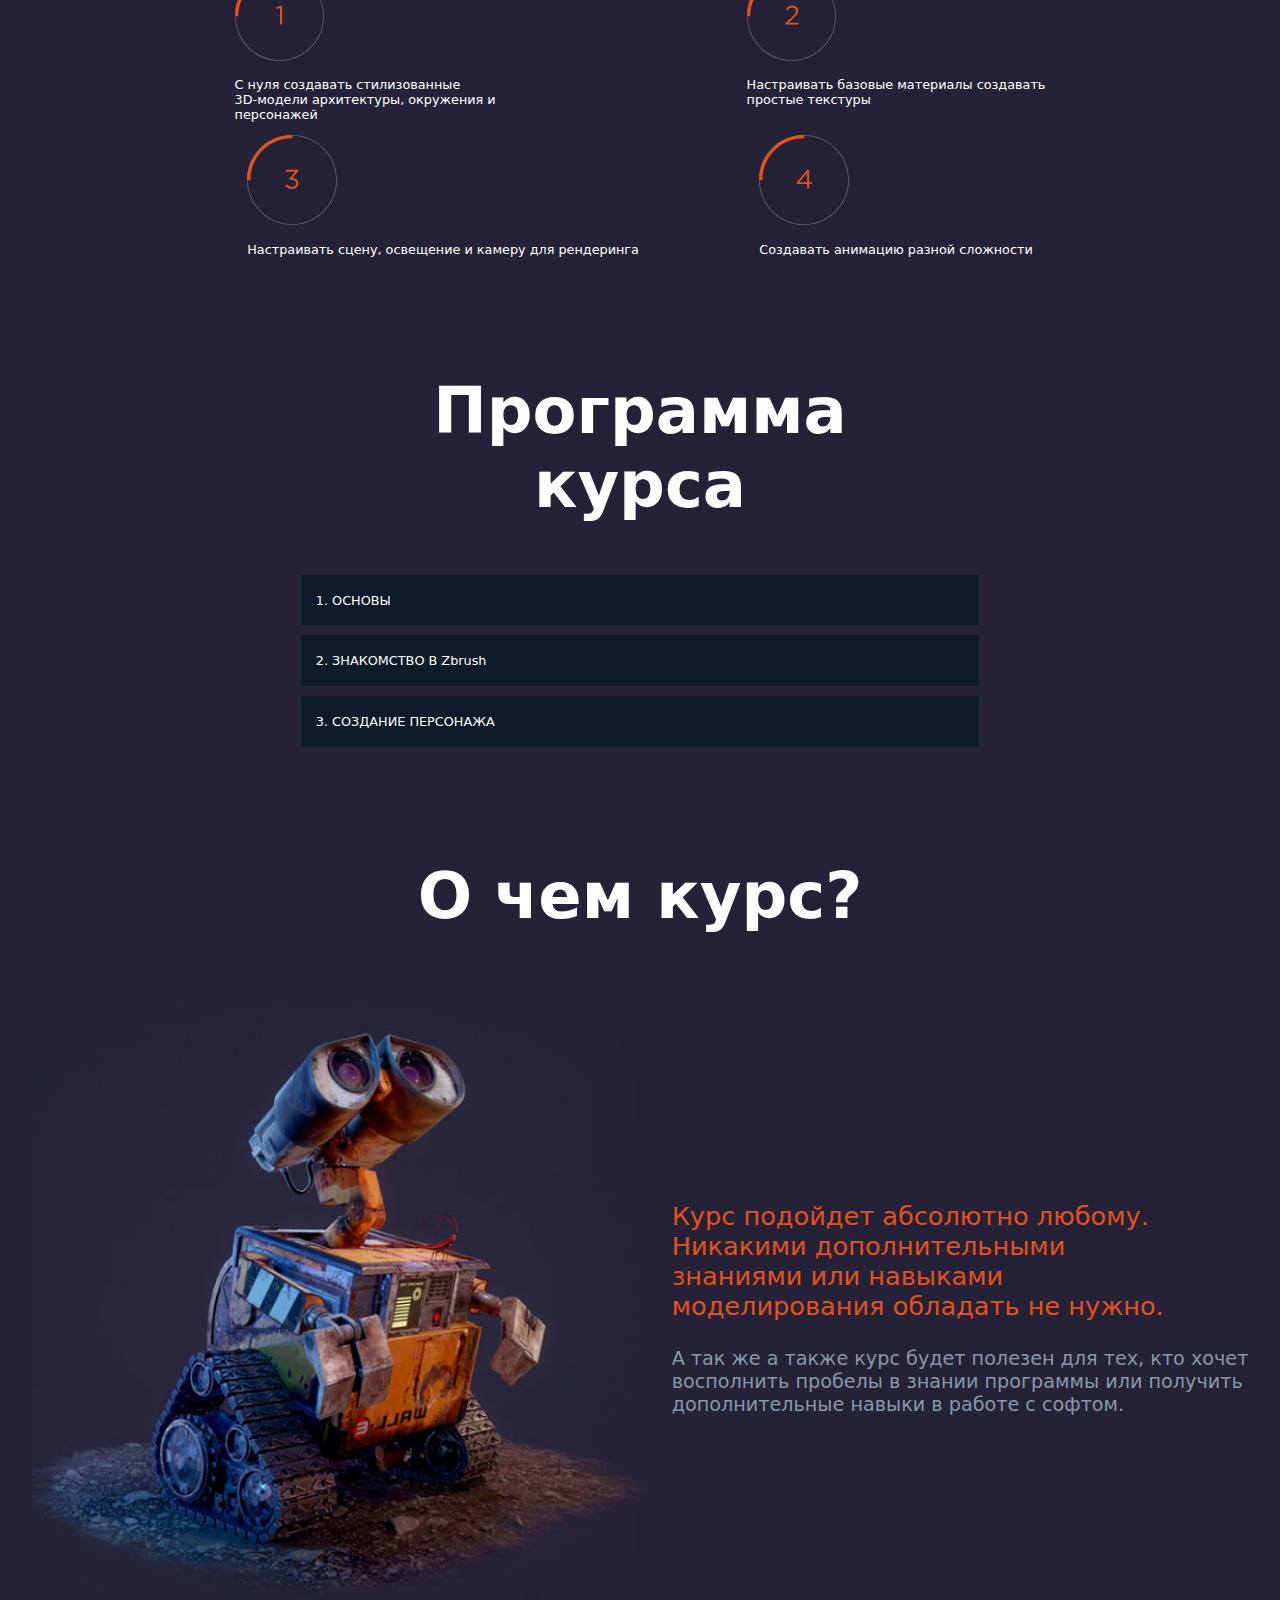
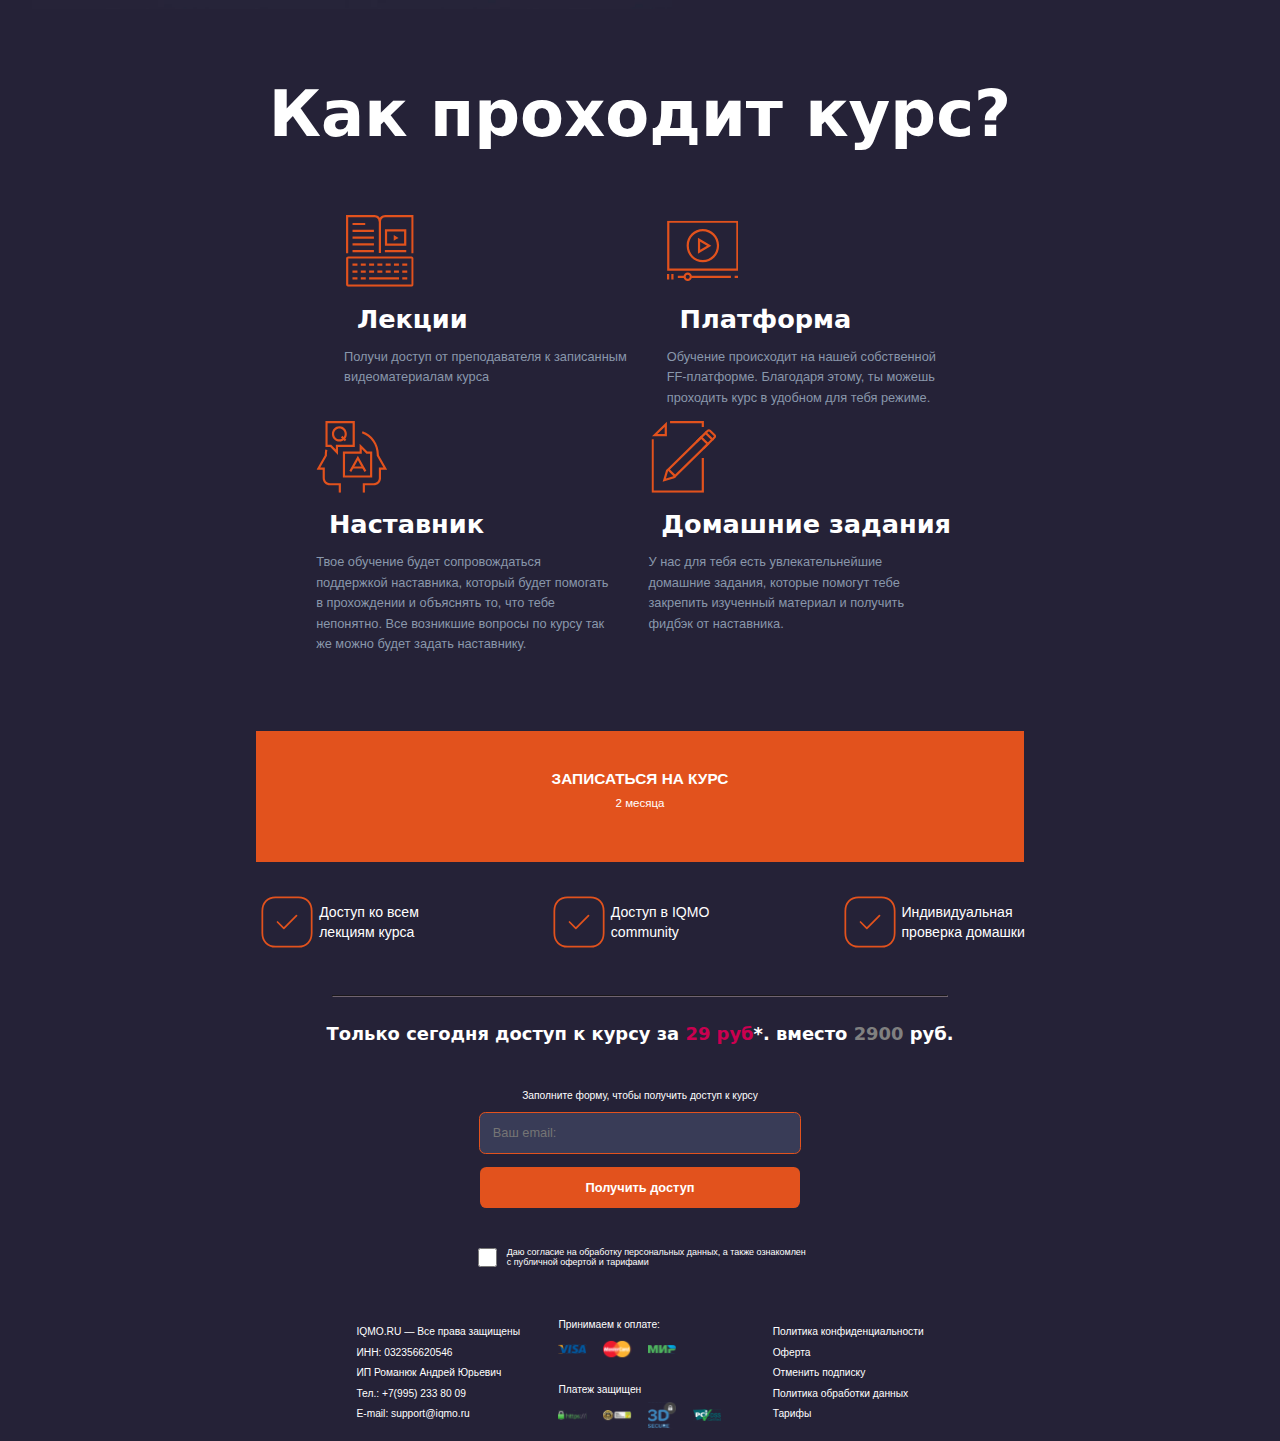
==== commit f3461eb6: "Update index.html" ====
--- a/index.html
+++ b/index.html
@@ -13,7 +13,7 @@
 
 <body>
     <header class="logo">
-        <img src="https://vk.com/doc465135524_676394998?hash=zsQDC7ZCbggqT7j7bK4B8W7OXOIvf8n23OFiPnqllKT&dl=5FlZXVMPhdXMoCeMV6yk9rsZ2NfB4JmZ6iWc0v7gDVs" alt="IQMO">
+        <img src="img/IQMO.jpg" alt="IQMO">
     </header>
     <section class="group1">
 
@@ -73,14 +73,14 @@
 
             <div class="str1">
                 <div class="num1">
-                    <div class="sircle1"><img src="https://vk.com/doc465135524_676394992?hash=JbfNfNZ9FTdsB2IdAWm5dfgzHQt01bONrgS62BZGSNP&dl=L9u7kCT9uGzFANWI4r8gCuHPG1vEMxQJa2mO1BaUKLX" alt="1">
+                    <div class="sircle1"><img src="img/Group 200.svg" alt="1">
                     </div>
                     <p class="text5">С нуля создавать стилизованные<br> 3D-модели архитектуры, окружения и<br> персонажей</p>
 
                 </div>
 
                 <div class="num2">
-                    <div class="sircle2"><img src="https://vk.com/doc465135524_676394993?hash=rPg5EaTsgjoDnTW4Linayu5OMZzr0yQ9ZdY4W6gJudT&dl=9WrXmEuVZ0gGfMe4uA65kxRLw7IZHy5wfOHZfviywv4" alt="2">
+                    <div class="sircle2"><img src="img/Group 207.svg" alt="2">
                     </div>
                     <p class="text6">Настраивать базовые материалы создавать<br> простые текстуры</p>
 
@@ -88,14 +88,14 @@
             </div>
             <div class="str2">
                 <div class="num3">
-                    <div class="sircle3"> <img src="https://vk.com/doc465135524_676394994?hash=B2xgdwihhAB4AIUDURCXPw6DCRWzb9ZsZ8qKLz6duXX&dl=8i4puA4mmQJ3JITGxdJ3ktZnQlaUEZ9C6acseSJamcT" alt="3">
+                    <div class="sircle3"> <img src="img/Group 208.svg" alt="3">
                     </div>
                     <p class="text7">Настраивать сцену, освещение и камеру для рендеринга</p>
 
                 </div>
 
                 <div class="num4">
-                    <div class="sircle4"><img src="https://vk.com/doc465135524_676394996?hash=LvzUhV6IxPXEqP42OLutOqqrMyEINNp22i6oAcxmHFL&dl=6JMLEBCrFD95mpZ0uoVLXQGZIksPK8k3y7HoeRdSXyg" alt="4">
+                    <div class="sircle4"><img src="img/Group 209.svg" alt="4">
                     </div>
                     <p class="text8">Создавать анимацию разной сложности</p>
                 </div>
--- a/стиль сайтика с курсами.css
+++ b/стиль сайтика с курсами.css
@@ -1,4 +1,3 @@
-
 header img{
     margin: 2vw 0 0 2vw;
     width: 9vw;
@@ -51,7 +50,7 @@
 }
 
 .text_b{
-    font-size: 1vw;
+    font-size: 2vw;
 
 }
 
@@ -66,7 +65,7 @@
     box-shadow: 0px 0px 55px 0px #CA0050;     
     transition: transform 0.3s ease;    
     color: white;    
-    padding: 25px;
+    padding: 10px;
 }
 
 .block_1 button:hover {
@@ -85,7 +84,7 @@
 
 .photo_2 img{
     width: 100%;
-    max-width: 30vw;
+    max-width: 40vw;
 }
 
 h3 {
@@ -132,7 +131,7 @@
 
 .sircle1 img{
     width: 100%;
-    max-width: 6vw;
+    max-width: 7vw;
 }
 
 .sircle1:hover {
@@ -142,7 +141,7 @@
 
 .sircle2 img{
     width: 100%;
-    max-width: 6vw;
+    max-width: 7vw;
 }
 
 .sircle2 {
@@ -182,7 +181,7 @@
 
 .sircle3 img{
     width: 100%;
-    max-width: 6vw;
+    max-width: 7vw;
 }
 
 .sircle3:hover {
@@ -208,7 +207,7 @@
 
 .sircle4 img{
     width: 100%;
-    max-width: 6vw;
+    max-width: 7vw;
 }
 
 .text5 {
@@ -282,7 +281,6 @@
     cursor: pointer;
     position: relative;
   }
-
   .dropbtn p{
     padding-left: 10px;
   }
@@ -292,7 +290,6 @@
   .dropbtn3 p{
     padding-left: 10px;
   }
-
   .dropdown button{
     font-family: "Palanquin", system-ui;
     min-width: 53vw;
@@ -301,7 +298,6 @@
     padding: 5px;
     border-radius: 2px;
   }
-
   .dropbtn:hover, .dropbtn:focus {
     background: #E2521D;
     box-shadow: 0 0 20px #ff4400;
@@ -331,17 +327,13 @@
   .dropdown-content a:hover {background-color: #ddd}
   
   .show {display:block;}
-
-
   .dropbtn2 {  
     background: #0E1B28;
     color: white;
     border: none;
     cursor: pointer;
     position: relative;
-
-  }
-
+  }
   .dropdown2 button{
     font-family: "Palanquin", system-ui;
     width: 39vw;
@@ -350,7 +342,6 @@
     text-align: start;
     padding: 5px;
   }
-
   .dropbtn2:hover, .dropbtn2:focus {
     background: #E2521D;
     box-shadow: 0 0 20px #ff4400;
@@ -379,16 +370,13 @@
   
   .dropdown-content2 a:hover {background-color: #ddd}
   .show2 {display:block;}
-
   .dropbtn3 {  
     background: #0E1B28;
     color: white;
     border: none;
     cursor: pointer;
     position: relative;
-
-  }
-
+  }
   .dropdown3 button{
     font-family: "Palanquin", system-ui;
     width: 39vw;
@@ -397,7 +385,6 @@
     text-align: start;
     padding: 5px;
   }
-
   .dropbtn3:hover, .dropbtn3:focus {
     background: #E2521D;
     box-shadow: 0 0 20px #ff4400;
@@ -474,7 +461,7 @@
 
 .blk1 p{
     color: #8997AB;
-    font-family: "Palanquin", system-ui;
+    font-family: 'Arial';
     line-height: 1.6vw;
     font-size: 1vw;
 }
@@ -498,7 +485,7 @@
 
 .blk2 p{
     color: #8997AB;
-    font-family: "Palanquin", system-ui;
+    font-family: 'Arial';
     line-height: 1.6vw;
     font-size: 1vw;
 }
@@ -524,8 +511,7 @@
     padding: 3vw 0 3vw 0;
     font-size: 1.2vw;
     text-decoration: none;
-    font-family: "Palanquin", system-ui;
-    border-radius: 2px;
+    font-family: 'Arial';
 }
 
 .group7 a:hover{
@@ -570,7 +556,7 @@
 
 .one p{
     font-size: 1.1vw;
-    font-family: "Palanquin", system-ui;
+    font-family: 'Arial';
     color: white;
     line-height: 1.6vw;
 }
@@ -602,7 +588,7 @@
 
 footer p{
     color: white;
-    font-family: "Palanquin", system-ui;
+    font-family: 'Arial';
 }
 
 footer form{
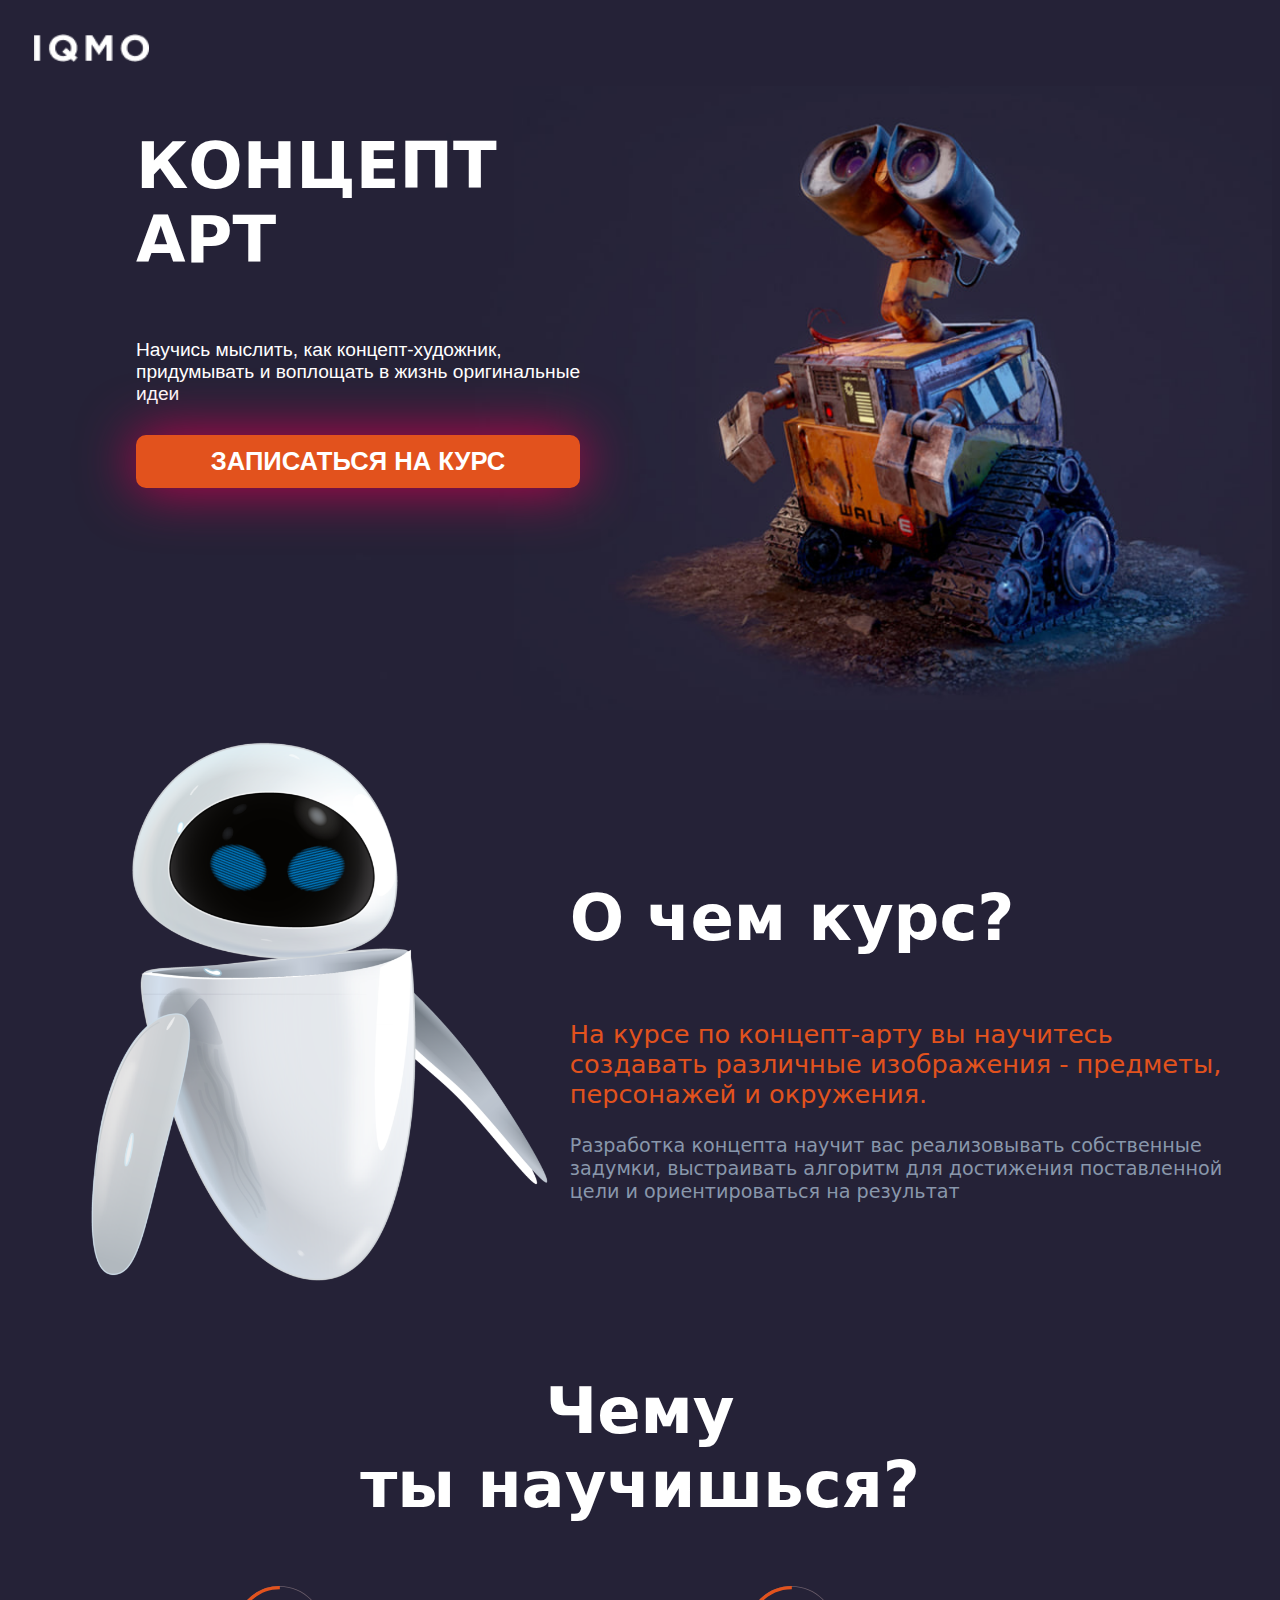
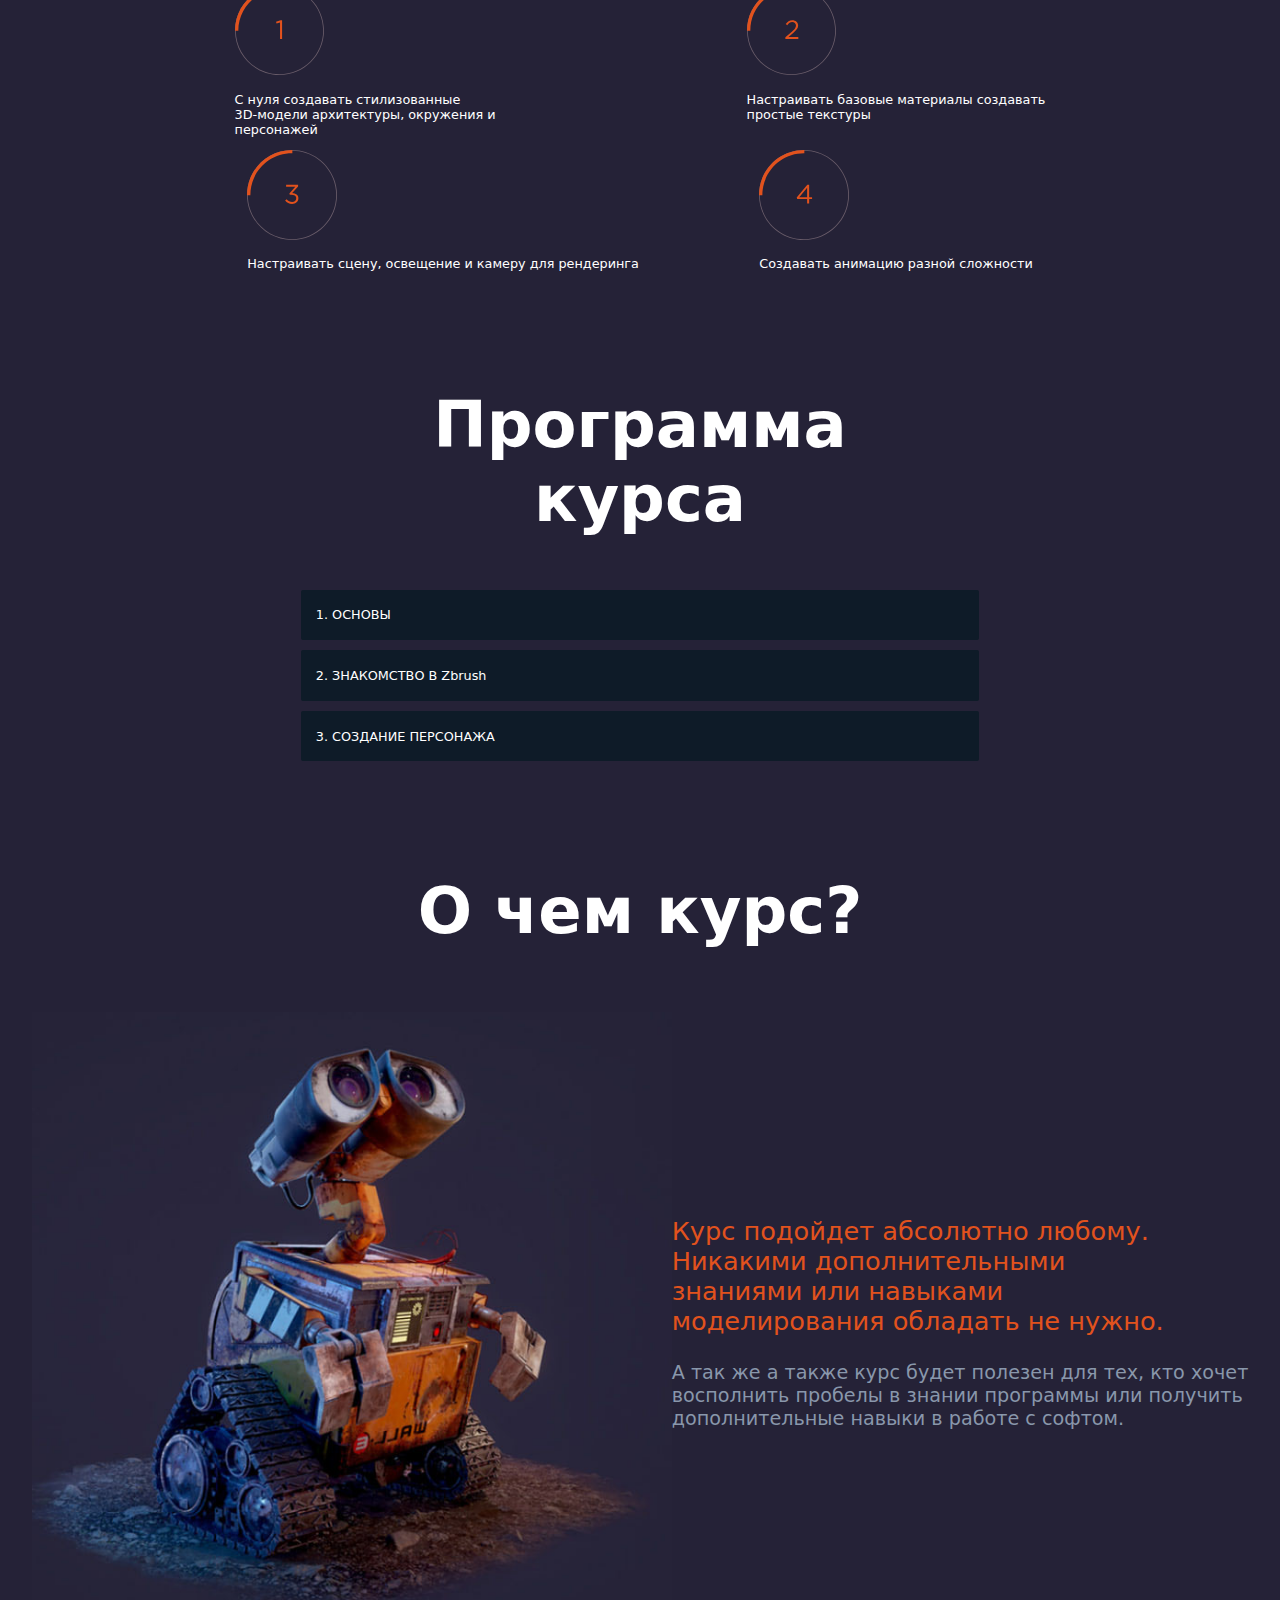
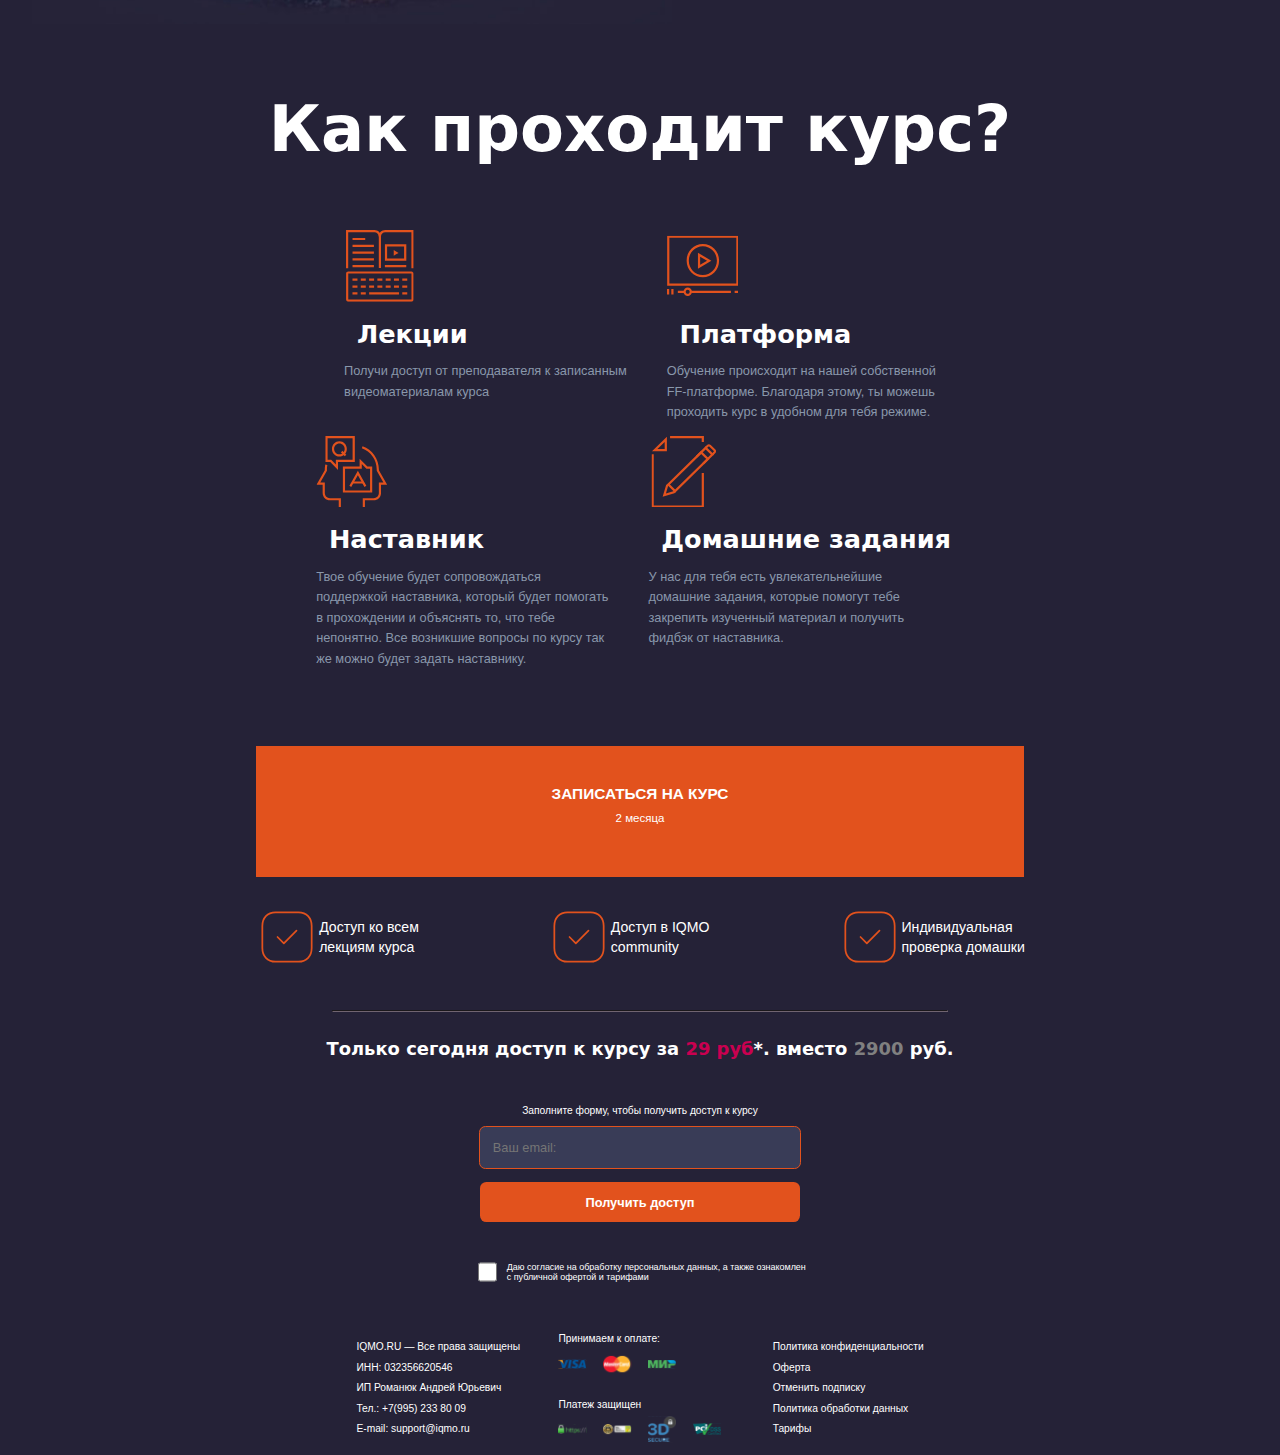
==== commit 65a92148: "Update index.html" ====
--- a/index.html
+++ b/index.html
@@ -13,7 +13,7 @@
 
 <body>
     <header class="logo">
-        <img src="img/IQMO.jpg" alt="IQMO">
+        <img src="img/IQMO.png" alt="IQMO">
     </header>
     <section class="group1">
 
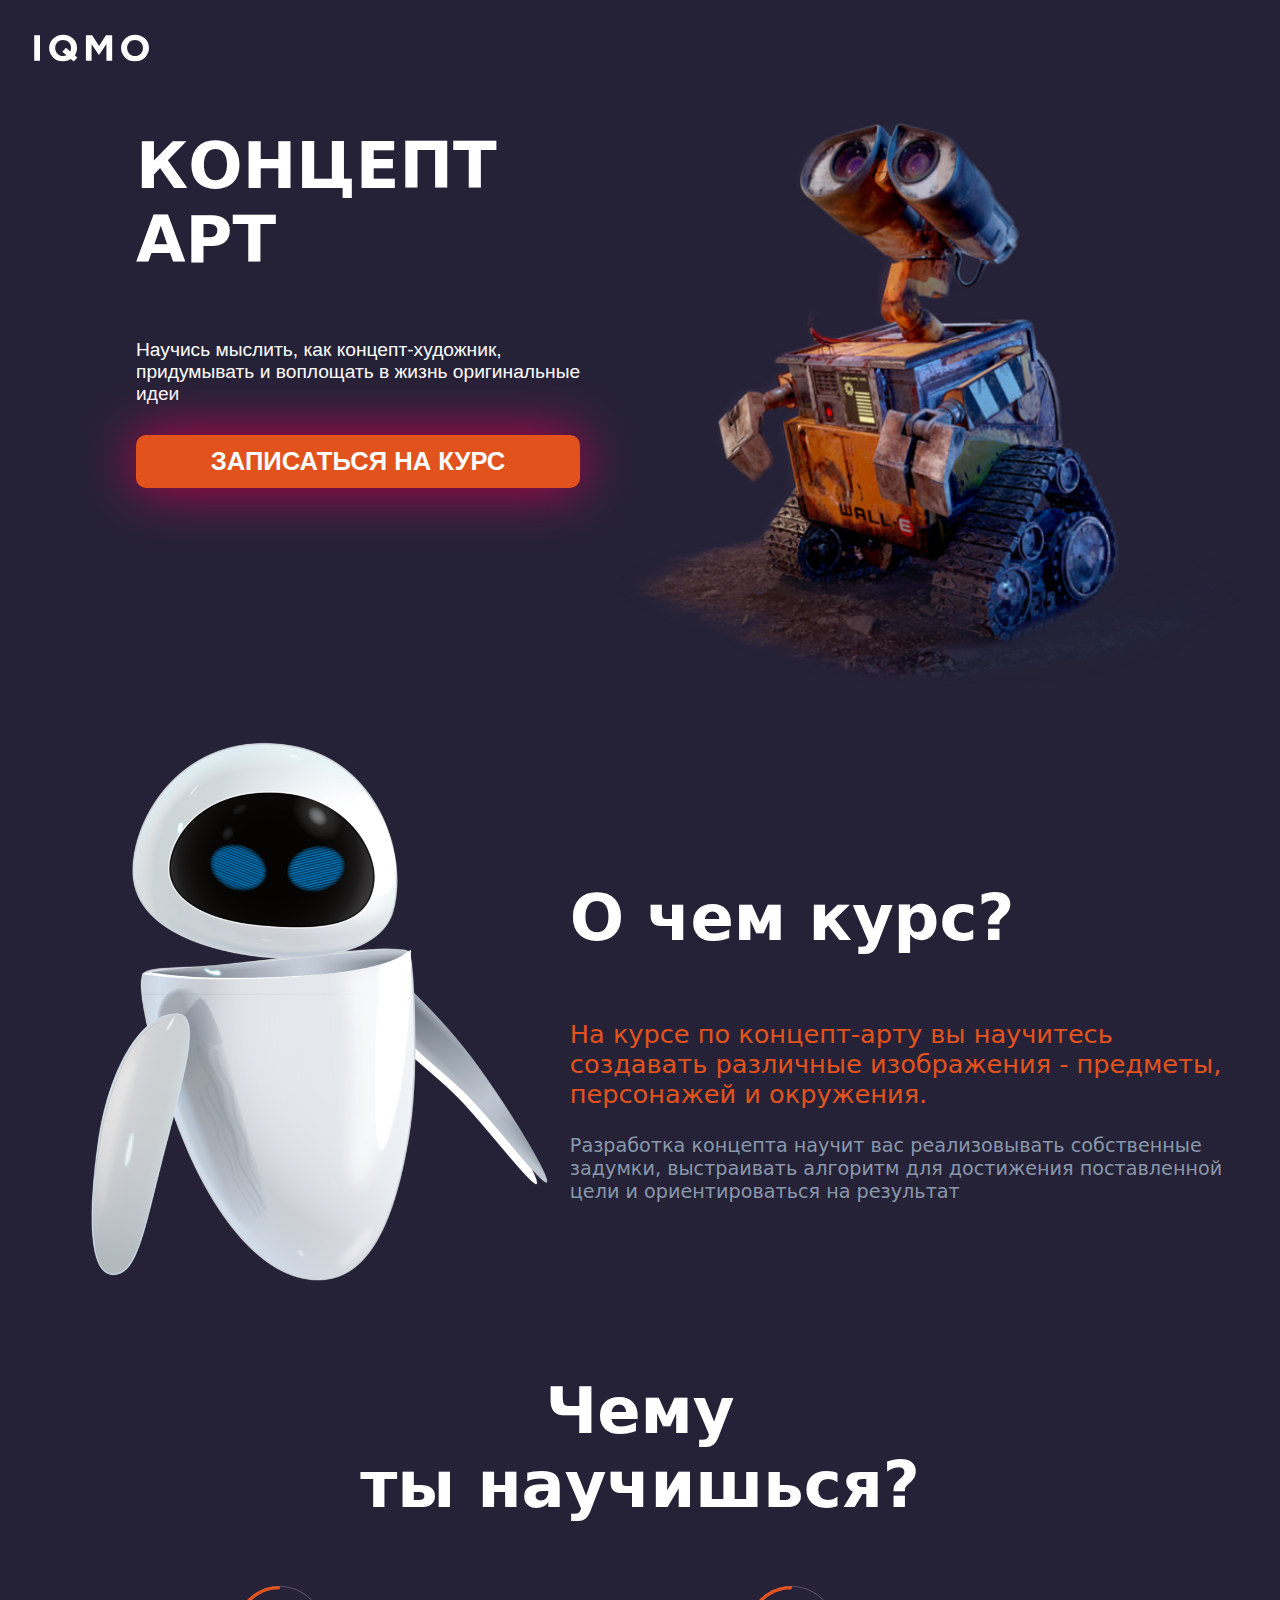
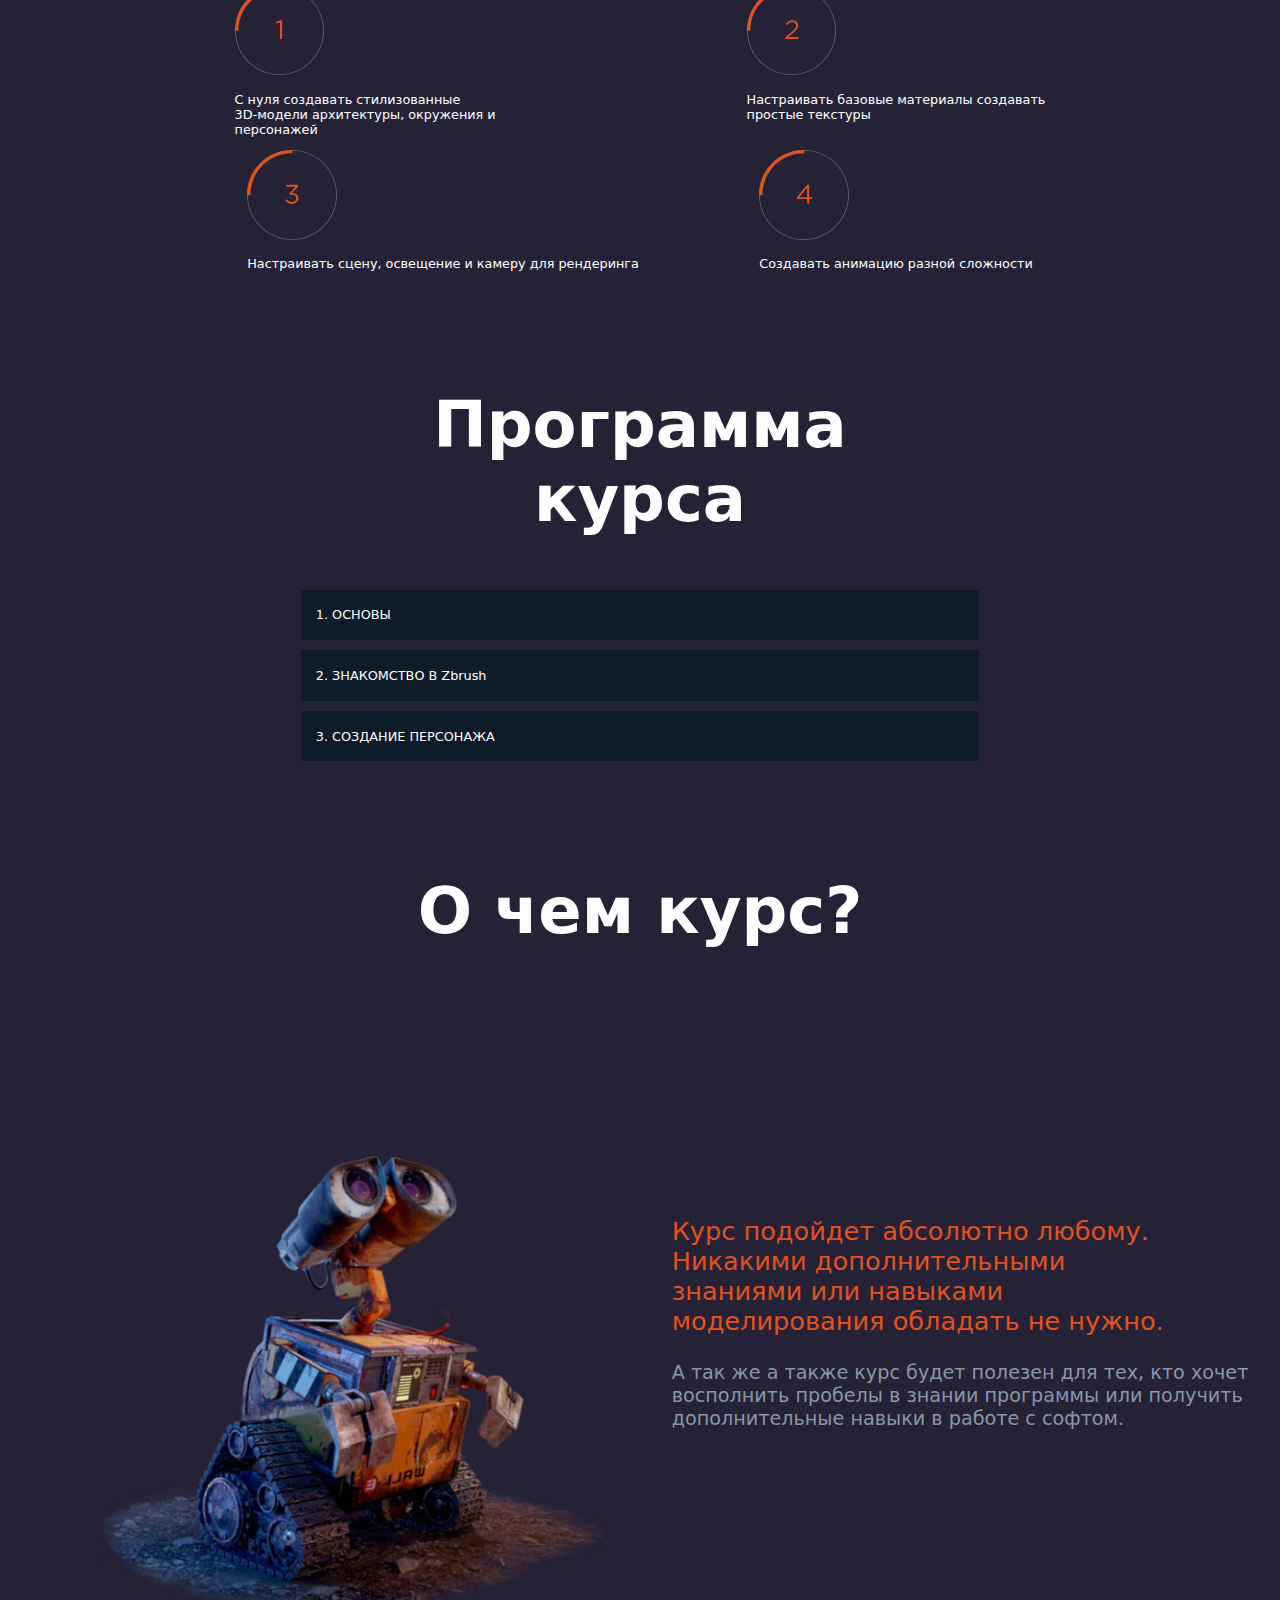
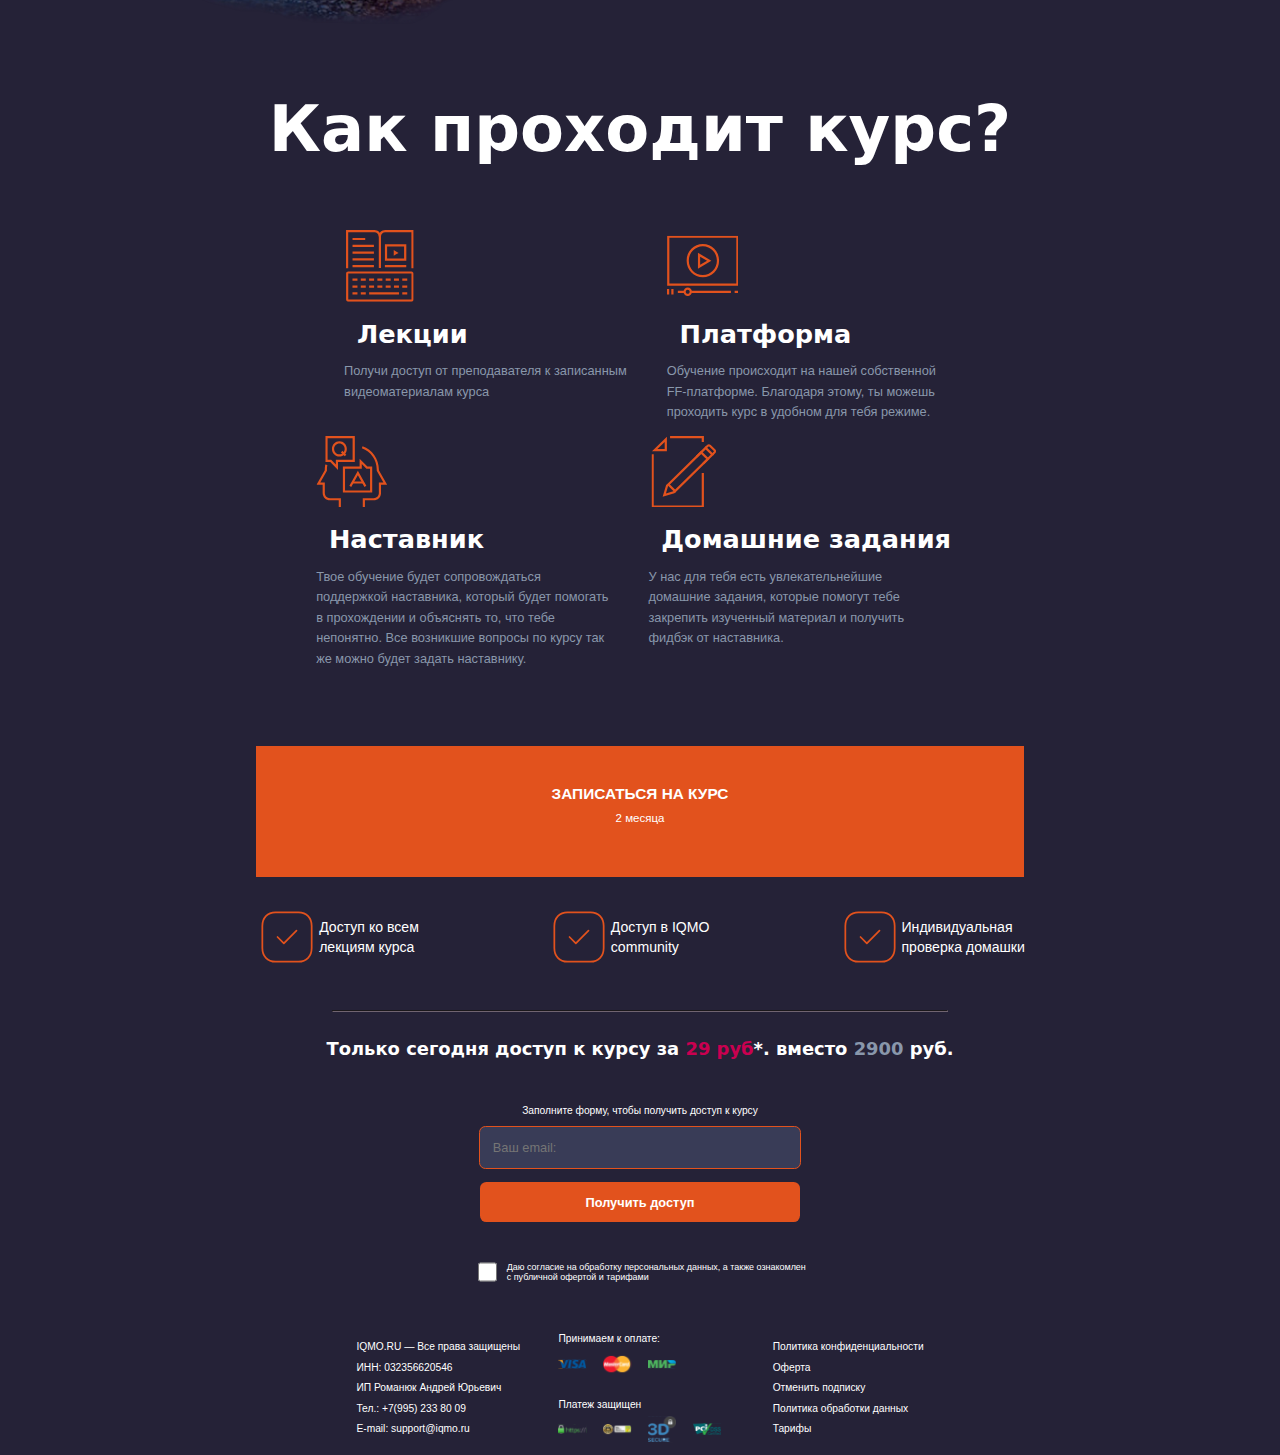
==== commit df0c92e7: "Add files via upload" ====
--- a/index.html
+++ b/index.html
@@ -8,14 +8,22 @@
     <title>IQMO - учебный курс "Концепт Арт"</title>
     <link rel="preconnect" href="https://fonts.google.com">
     <link href="https://fonts.google.com/specimen/Palanquin">
+    <script src="stylelight.js"></script>
     <link rel="stylesheet" href="адаптация сайтака с курсами.css">
 </head>
 
-<body>
-    <header class="logo">
-        <img src="img/IQMO.png" alt="IQMO">
+<body class="">
+    <header>
+        
+        
+        <div class="switch-style">
+            <span class="button-style">
+                <img src="img/IQMO.svg" alt="IQMO">
+               
+            </span>
+        </div>
     </header>
-    <section class="group1">
+
 
 
 
@@ -34,7 +42,7 @@
         </div>
 
         <div class="photo_1">
-            <img src="img/1.jpg" alt="">
+            <img src="img/1.png" alt="">
         </div>
 
     </section>
@@ -174,7 +182,7 @@
 
         <div class="selll">
         <div class="photo_3">
-            <img src="img/3.jpg" alt="">
+            <img src="img/3 (1).png" alt="">
         </div>
         
         <div class="cont1">
--- a/стиль сайтика с курсами.css
+++ b/стиль сайтика с курсами.css
@@ -4,9 +4,31 @@
     padding-bottom: 20px;
 }
 
+.button-style{
+    margin-top: 2vw;
+    height: 23px;
+    width: 2vw;
+    display: inline;
+    /* margin-left: 80px; */
+}
+
+:root{
+    --color-bg:#252237;
+    --color: white;
+    --color-txt: #8997AB;
+    --bg-color:#E2521D;
+}
+
+.lightstyle{
+    --color-bg: #514d6e;
+    --color: #1F1D29	;
+    --color-txt: #252237;
+    --bg-color:#F17E53;
+}
+
 body {
-
-    background-color: #252237;
+    background-color:var(--color-bg);
+    /*background-color: #252237;*/
     background-image: url("https://psv4.userapi.com/c909328/u465135524/docs/d44/3848ee9256ab/vallie.jpg?extra=vQqZb9EhtK2DwUMNL4foSIU3l3Rat00pClotdg903ac7b6Tx4FclfM7ITj5gVH3STtj-yfSJC_ApgyrM7LMRPvW3m6GRBPB4Cx_t61_mKEkoFSF8F6aiFh6jhuC20C8PkV62lpGWiDBvM1gPlskYZmYiTw");
     background-repeat: no-repeat;
     background-size: 100%;
@@ -37,12 +59,13 @@
 
 h1 {
     font-family: "Palanquin", system-ui;
-    color: #FFFFFF;    
+    color: var(--color);    
     font-size: 5vw;
 }
 
 .text1 {
-    color: #FFFFFF;
+    color: var(--color);
+    /*color: var(--color);*/
     font-family: Calibri, sans-serif;
     font-size: 1.5vw;
     font-weight: 400px;
@@ -60,16 +83,16 @@
     text-align: center;
     border-width: o;
     border-style: solid;
-    border-color: #E2521D;
-    background-color: #E2521D;
+    background-color: var(--bg-color);
+    border-color:  var(--bg-color);
     box-shadow: 0px 0px 55px 0px #CA0050;     
     transition: transform 0.3s ease;    
-    color: white;    
+    color: var(--color);    
     padding: 10px;
 }
 
 .block_1 button:hover {
-    background-color: #ff4400;
+    background-color: var(--bg-color);
     box-shadow: 0px 0px 55px 2px #ca0f5a;
     transform: scale(1.1);
 }
@@ -89,7 +112,7 @@
 
 h3 {
     font-family: "Palanquin", system-ui;
-    color: #FFFFFF;
+    color: var(--color);
     font-weight: 700px;
     font-size: 5vw;
 
@@ -104,7 +127,7 @@
 
 .text4 {
     font-family: "Palanquin", system-ui;
-    color: #8997AB;
+    color: var(--color-txt);
     font-weight: 400;
     font-size: 1.5vw;
 
@@ -112,7 +135,7 @@
 
 .h31 {
     font-family: "Palanquin", system-ui;
-    color: #FFFFFF;
+    color: var(--color);
     font-weight: 700px;
     font-size: 5vw;
     text-align: center;
@@ -155,7 +178,7 @@
 
 .text6 {
     font-family: "Palanquin", system-ui;
-    color: #FFFFFF;
+    color: var(--color);
     font-size: 1vw;
 }
 
@@ -191,7 +214,7 @@
 
 .text7 {
     font-family: "Palanquin", system-ui;
-    color: #FFFFFF;
+    color: var(--color);
     font-size: 1vw;
 
 }
@@ -212,13 +235,13 @@
 
 .text5 {
     font-family: "Palanquin", system-ui;
-    color: #FFFFFF;
+    color: var(--color);
     font-size: 1vw;
 }
 
 .text6 {
     font-family: "Palanquin", system-ui;
-    color: #FFFFFF;
+    color: var(--color);
     font-size: 1vw;
 }
 
@@ -228,14 +251,14 @@
 
 .text7 {
     font-family: "Palanquin", system-ui;
-    color: #FFFFFF;
+    color: var(--color);
     font-size: 1vw;
 
 }
 
 .text8 {
     font-family: "Palanquin", system-ui;
-    color: #FFFFFF;
+    color: var(--color);
     font-size: 1vw;
 }
 
@@ -264,7 +287,7 @@
 
 .h32 {
     font-family: "Palanquin", system-ui;
-    color: #FFFFFF;
+    color: var(--color);
     font-weight: 700px;
     font-size: 50px;
 }
@@ -299,7 +322,7 @@
     border-radius: 2px;
   }
   .dropbtn:hover, .dropbtn:focus {
-    background: #E2521D;
+    background: var(--bg-color);
     box-shadow: 0 0 20px #ff4400;
   }
   
@@ -316,7 +339,7 @@
   
   .dropdown-content p {
     font-family: "Palanquin", system-ui;
-    color: #8997AB;
+    color: var(--color-txt);
     text-decoration: none;
     display: block;
     position: relative;
@@ -343,7 +366,7 @@
     padding: 5px;
   }
   .dropbtn2:hover, .dropbtn2:focus {
-    background: #E2521D;
+    background: var(--bg-color);
     box-shadow: 0 0 20px #ff4400;
   }
   
@@ -360,7 +383,7 @@
   
   .dropdown-content2 p {
     font-family: "Palanquin", system-ui;
-    color: #8997AB;
+    color: var(--color-txt);
     text-decoration: none;
     display: block;
     position: relative;
@@ -386,7 +409,7 @@
     padding: 5px;
   }
   .dropbtn3:hover, .dropbtn3:focus {
-    background: #E2521D;
+    background: var(--bg-color);
     box-shadow: 0 0 20px #ff4400;
   }
   
@@ -403,7 +426,7 @@
   
   .dropdown-content3 p {
     font-family: "Palanquin", system-ui;
-    color: #8997AB;
+    color: var(--color-txt);
     text-decoration: none;
     display: block;
     position: relative;
@@ -417,7 +440,7 @@
 
 .text_sps h2{
     font-family: "Palanquin", system-ui;
-    color: white;
+    color: var(--color);
     font-size: 5vw;
     text-align: center;
 }
@@ -454,13 +477,13 @@
 
 .blk1 h4{
     font-family: "Palanquin", system-ui;
-    color: white;
+    color: var(--color);
     font-size: 2vw;
     margin: 1vw;
 }
 
 .blk1 p{
-    color: #8997AB;
+    color: var(--color-txt);
     font-family: 'Arial';
     line-height: 1.6vw;
     font-size: 1vw;
@@ -478,13 +501,13 @@
 
 .blk2 h4{
     font-family: "Palanquin", system-ui;
-    color: white;
+    color: var(--color);
     font-size: 2vw;
     margin: 1vw;
 }
 
 .blk2 p{
-    color: #8997AB;
+    color: var(--color-txt);
     font-family: 'Arial';
     line-height: 1.6vw;
     font-size: 1vw;
@@ -504,8 +527,8 @@
 
 
 .group7 a{
-    background-color: #E2521D;
-    color: white;
+    background-color: var(--bg-color);
+    color: var(--color);
     text-align: center;
     width: 60vw;
     padding: 3vw 0 3vw 0;
@@ -557,7 +580,7 @@
 .one p{
     font-size: 1.1vw;
     font-family: 'Arial';
-    color: white;
+    color: var(--color);
     line-height: 1.6vw;
 }
 
@@ -583,11 +606,11 @@
 }
 
 .grey{
-    color: gray;
+    color: var(--color-txt);
 }
 
 footer p{
-    color: white;
+    color: var(--color);
     font-family: 'Arial';
 }
 
@@ -617,13 +640,13 @@
     margin: 1vw;
     border: none;
     width: 25vw;
-    background-color: #E2521D;
+    background-color: var(--bg-color);
     border-radius: 0.5vw;
     font-size: 1vw;
     padding: 1vw;
     font-weight: bold;
     font-family: Arial, Helvetica, sans-serif;
-    color: white;
+    color: var(--color);
 }
 
 .zap{
